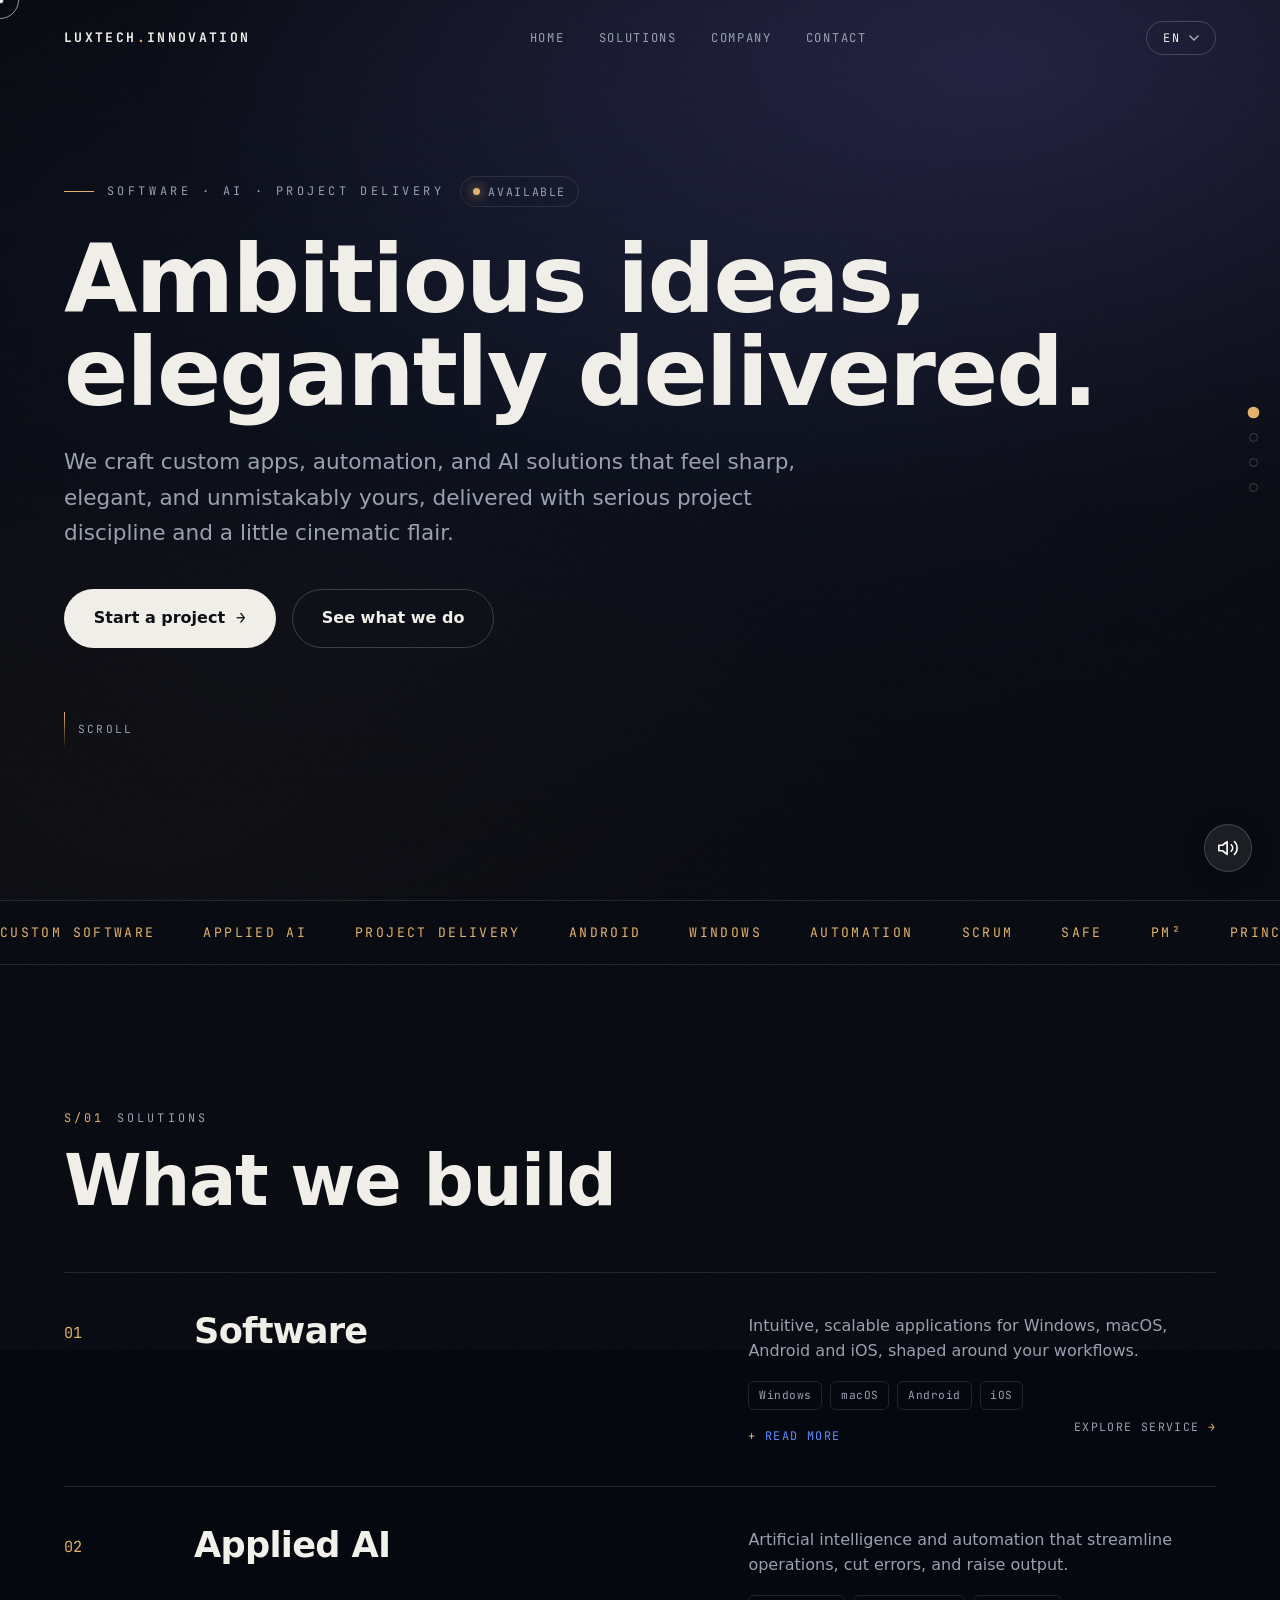
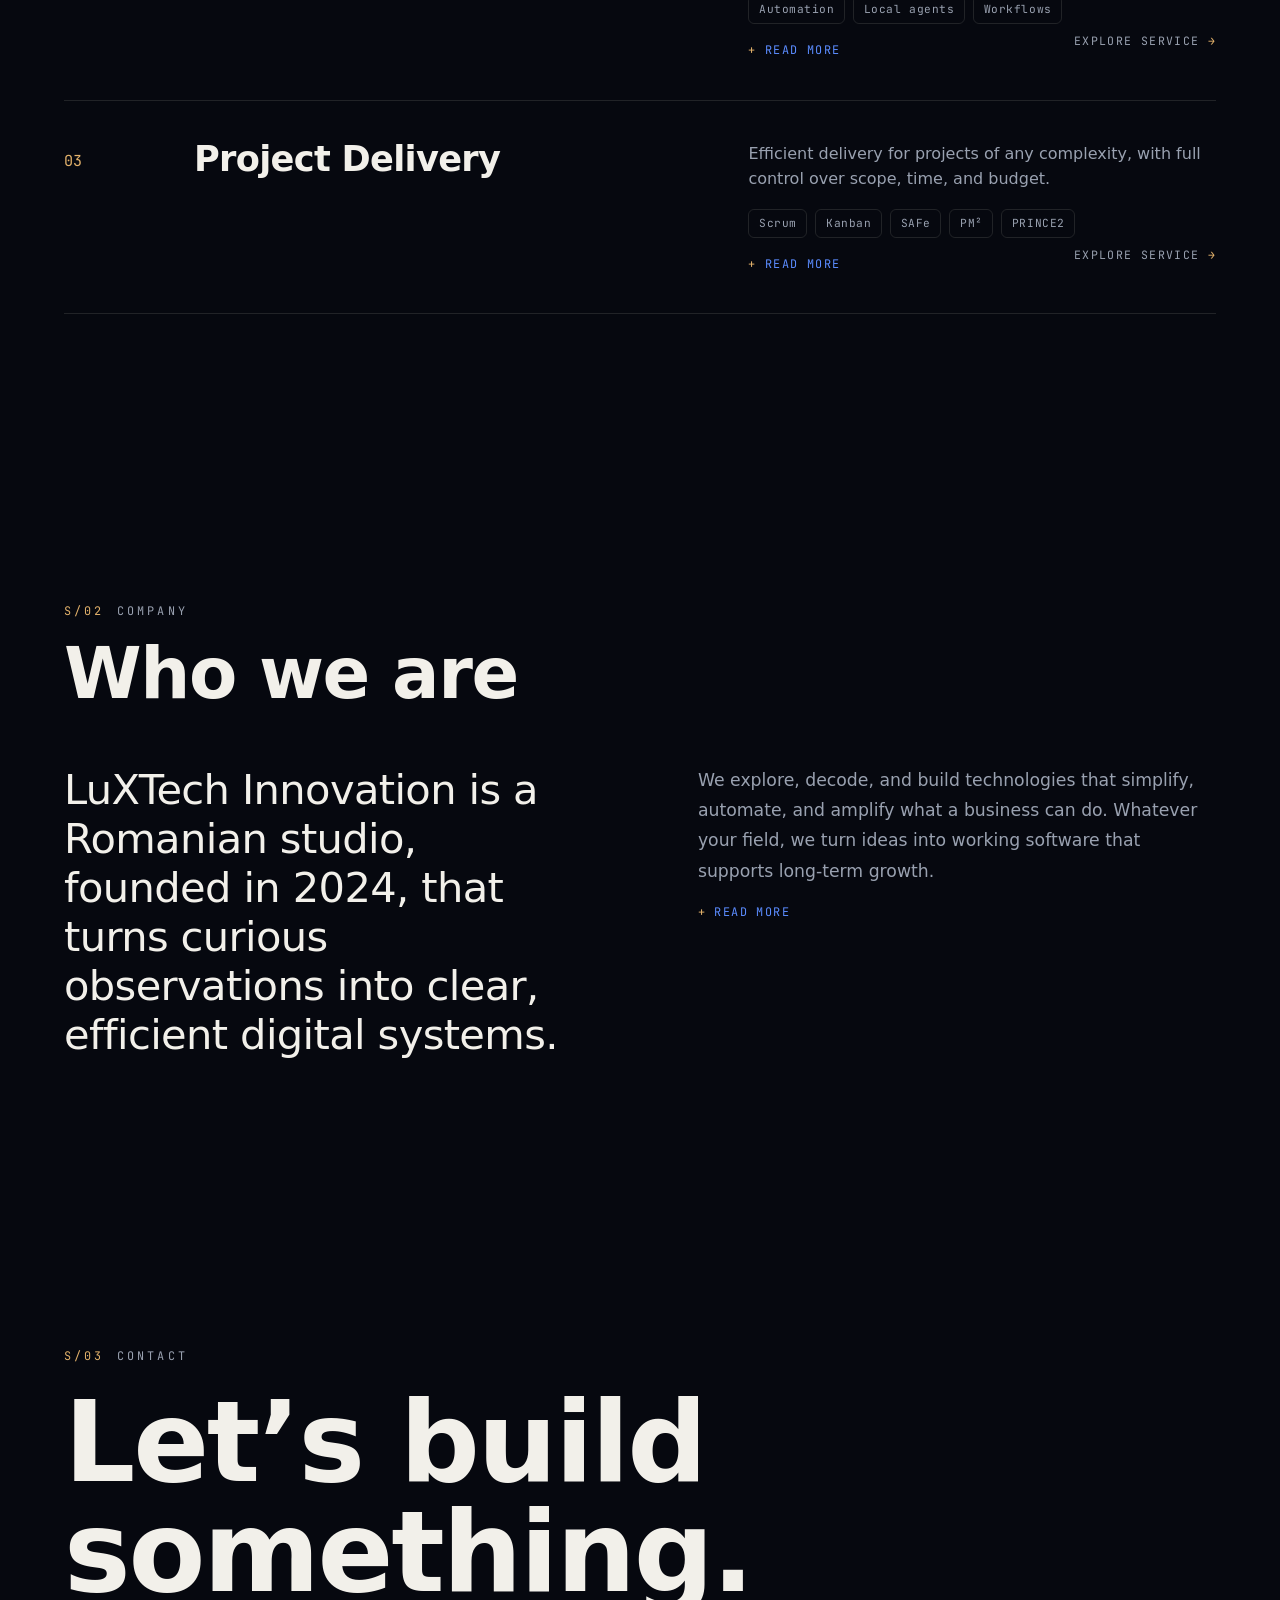
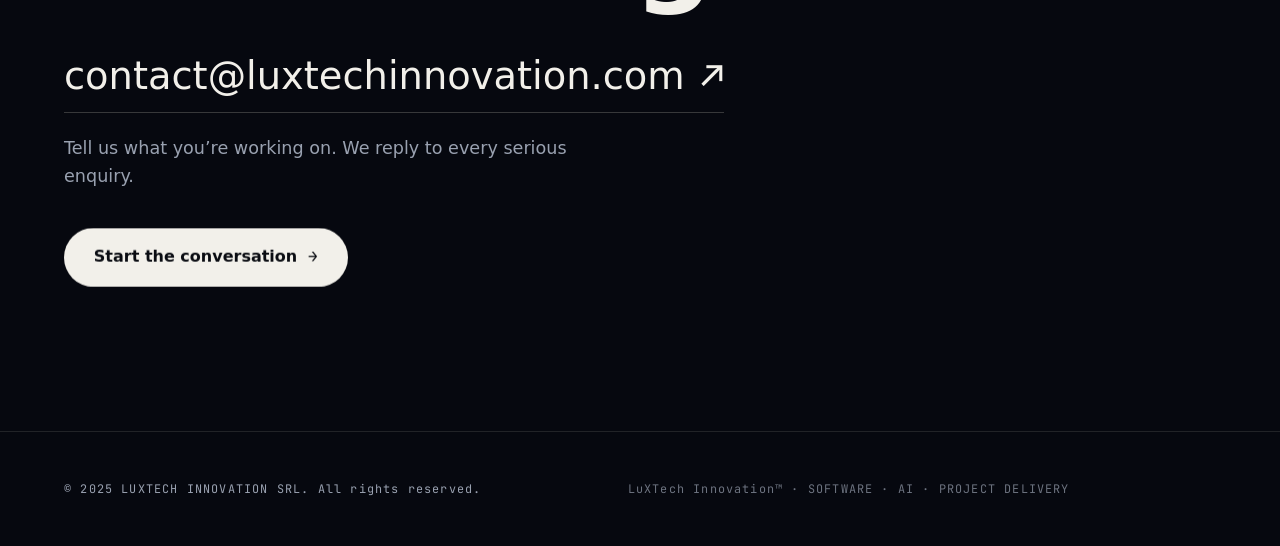
==== index.html @ 817424f6 "Change domain references to luxtechinnovation.com Updated canonical URL, Open Graph URL, and contact" ====
<!DOCTYPE html>
<html lang="ro">
<head>
  <meta charset="UTF-8" />
  <meta name="viewport" content="width=device-width, initial-scale=1, viewport-fit=cover" />
  <title>LuXTech Innovation — Software · AI · Project Delivery</title>

  <!-- SEO -->
  <meta name="description" content="LuXTech Innovation is a Romanian software studio building custom applications, applied AI, and disciplined project delivery for businesses across the EU." />
  <meta name="robots" content="index, follow, max-image-preview:large" />
  <meta name="theme-color" content="#06080F" />
  <link rel="canonical" href="https://luxtechinnovation.com/" />
  <link rel="icon" href="https://lxhelper.github.io/images/LX_logo.png" />
  <link rel="apple-touch-icon" href="https://lxhelper.github.io/images/LX_logo.png" />

  <!-- Open Graph -->
  <meta property="og:type" content="website" />
  <meta property="og:site_name" content="LuXTech Innovation" />
  <meta property="og:title" content="LuXTech Innovation — Software · AI · Project Delivery" />
  <meta property="og:description" content="A Romanian software studio building custom applications, applied AI, and disciplined project delivery." />
  <meta property="og:url" content="https://luxtechinnovation.com/" />
  <meta property="og:image" content="https://lxhelper.github.io/images/LX_logo.png" />
  <meta property="og:locale" content="ro_RO" />
  <meta property="og:locale:alternate" content="en_US" />
  <meta property="og:locale:alternate" content="fr_FR" />
  <meta property="og:locale:alternate" content="de_DE" />
  <meta property="og:locale:alternate" content="lb_LU" />
  <meta property="og:locale:alternate" content="sk_SK" />

  <!-- Twitter -->
  <meta name="twitter:card" content="summary_large_image" />
  <meta name="twitter:title" content="LuXTech Innovation — Software · AI · Project Delivery" />
  <meta name="twitter:description" content="A Romanian software studio building custom applications, applied AI, and disciplined project delivery." />
  <meta name="twitter:image" content="https://lxhelper.github.io/images/LX_logo.png" />

  <!-- Preconnect -->
  <link rel="preconnect" href="https://api.fontshare.com" crossorigin />
  <link rel="preconnect" href="https://cdn.fontshare.com" crossorigin />
  <link rel="preconnect" href="https://fonts.googleapis.com" />
  <link rel="preconnect" href="https://fonts.gstatic.com" crossorigin />

  <!-- Fonts: Clash Display + General Sans (Fontshare) + JetBrains Mono (Google) -->
  <link href="https://api.fontshare.com/v2/css?f[]=clash-display@600,700,500&f[]=general-sans@400,500,600&display=swap" rel="stylesheet" />
  <link href="https://fonts.googleapis.com/css2?family=JetBrains+Mono:wght@400;500;700&display=swap" rel="stylesheet" />

  <!-- Libraries (load in browser) -->
  <script src="https://cdnjs.cloudflare.com/ajax/libs/three.js/r128/three.min.js" defer></script>
  <script src="https://cdn.jsdelivr.net/npm/@studio-freight/lenis@1.0.42/dist/lenis.min.js" defer></script>
  <script src="https://cdnjs.cloudflare.com/ajax/libs/gsap/3.12.5/gsap.min.js" defer></script>
  <script src="https://cdnjs.cloudflare.com/ajax/libs/gsap/3.12.5/ScrollTrigger.min.js" defer></script>
  <script src="https://cdn.jsdelivr.net/npm/split-type@0.3.4/umd/index.min.js" defer></script>

  <style>
    :root {
      --bg:     #06080F;
      --bg-2:   #0A0E18;
      --panel:  rgba(240, 238, 230, 0.035);
      --line:   rgba(230, 225, 215, 0.12);
      --line-2: rgba(230, 225, 215, 0.22);
      --text:   #F2F0EA;
      --muted:  #99A1B0;
      --blue:   #5B8CFF;
      --gold:   #E3B26B;
      --violet: #8E7BFF;

      --d: 'Clash Display', 'General Sans', system-ui, sans-serif;
      --b: 'General Sans', system-ui, sans-serif;
      --m: 'JetBrains Mono', monospace;
    }

    * { margin: 0; padding: 0; box-sizing: border-box; -webkit-tap-highlight-color: transparent; }
    html { -webkit-text-size-adjust: 100%; }
    body {
      font-family: var(--b);
      background: var(--bg);
      color: var(--text);
      overflow-x: hidden;
      line-height: 1.55;
      -webkit-font-smoothing: antialiased;
      text-rendering: optimizeLegibility;
    }
    ::selection { background: var(--gold); color: #1c1407; }

    h1, h2, h3 { font-family: var(--d); font-weight: 600; line-height: 0.98; letter-spacing: -0.02em; }
    .mono { font-family: var(--m); }
    a { color: inherit; text-decoration: none; }
    img { max-width: 100%; display: block; }

    /* ---- Layout shell ---- */
    .wrap { width: 100%; max-width: 1280px; margin: 0 auto; padding: 0 clamp(20px, 5vw, 64px); }
    section { position: relative; z-index: 2; }

    /* ---- WebGL canvas + fallback ---- */
    #gl {
      position: fixed; inset: 0; z-index: 0; pointer-events: none;
      background:
        radial-gradient(120% 90% at 78% 8%, rgba(142,123,255,.30), transparent 55%),
        radial-gradient(110% 80% at 12% 95%, rgba(227,178,107,.18), transparent 55%),
        radial-gradient(120% 90% at 50% 40%, rgba(91,140,255,.18), transparent 60%),
        var(--bg);
    }
    #gl canvas { width: 100% !important; height: 100% !important; display: block; }
    /* darkening veil so text always reads */
    .veil {
      position: fixed; inset: 0; z-index: 1; pointer-events: none;
      background:
        linear-gradient(180deg, rgba(6,8,15,.35) 0%, rgba(6,8,15,.62) 45%, rgba(6,8,15,.86) 100%);
    }

    /* ---- Film grain ---- */
    .grain {
      position: fixed; inset: -50%; z-index: 60; pointer-events: none; opacity: .05;
      background-image: url("data:image/svg+xml,%3Csvg xmlns='http://www.w3.org/2000/svg' width='160' height='160'%3E%3Cfilter id='n'%3E%3CfeTurbulence type='fractalNoise' baseFrequency='0.85' numOctaves='2' stitchTiles='stitch'/%3E%3C/filter%3E%3Crect width='100%25' height='100%25' filter='url(%23n)'/%3E%3C/svg%3E");
      animation: grain 6s steps(6) infinite;
    }
    @keyframes grain {
      0%,100%{transform:translate(0,0)} 20%{transform:translate(-4%,3%)} 40%{transform:translate(3%,-4%)}
      60%{transform:translate(-3%,-2%)} 80%{transform:translate(2%,4%)}
    }

    /* ---- Scroll progress ---- */
    #progress {
      position: fixed; top: 0; left: 0; height: 2px; width: 100%; z-index: 70;
      background: linear-gradient(90deg, var(--blue), var(--violet), var(--gold));
      transform: scaleX(0); transform-origin: 0 50%;
    }

    /* ---- Custom cursor ---- */
    .cursor-dot, .cursor-ring { position: fixed; top: 0; left: 0; z-index: 80; pointer-events: none; border-radius: 50%; mix-blend-mode: difference; }
    .cursor-dot { width: 7px; height: 7px; background: #fff; transform: translate(-50%,-50%); }
    .cursor-ring { width: 38px; height: 38px; border: 1px solid rgba(255,255,255,.6); transform: translate(-50%,-50%); transition: width .25s, height .25s, background-color .25s, border-color .25s; }
    .cursor-ring.hot { width: 60px; height: 60px; background: rgba(255,255,255,.08); border-color: transparent; }
    @media (pointer: coarse) { .cursor-dot, .cursor-ring { display: none; } }

    /* ---- Header ---- */
    header {
      position: fixed; top: 0; left: 0; right: 0; z-index: 50;
      transition: background-color .4s ease, backdrop-filter .4s ease, border-color .4s ease;
      border-bottom: 1px solid transparent;
    }
    header.scrolled { background: rgba(6,8,15,.6); backdrop-filter: blur(14px) saturate(140%); border-bottom-color: var(--line); }
    .nav { display: flex; align-items: center; justify-content: space-between; height: 76px; }
    .brand { display: flex; align-items: center; gap: 12px; }
    .brand img { width: 30px; height: 30px; object-fit: contain; }
    .brand b { font-family: var(--m); font-weight: 700; font-size: .82rem; letter-spacing: .18em; }
    .brand b i { color: var(--gold); font-style: normal; }
    .links { display: none; gap: 34px; }
    .links a { font-family: var(--m); font-size: .76rem; letter-spacing: .14em; text-transform: uppercase; color: var(--muted); transition: color .25s; position: relative; }
    .links a::after { content:""; position:absolute; left:0; bottom:-6px; height:1px; width:0; background: var(--gold); transition: width .3s ease; }
    .links a:hover { color: var(--text); } .links a:hover::after { width:100%; }
    @media (min-width: 920px) { .links { display: flex; } }
    /* ---- Custom language dropdown ---- */
    .lang { position: relative; }
    .lang-btn {
      display: inline-flex; align-items: center; gap: .55rem;
      background: transparent; color: var(--text); border: 1px solid var(--line-2);
      border-radius: 999px; padding: .5rem 1rem; cursor: pointer;
      font-family: var(--m); font-size: .74rem; letter-spacing: .14em; text-transform: uppercase;
      transition: border-color .25s, color .25s, background-color .25s;
    }
    .lang-btn:hover { border-color: var(--gold); color: var(--gold); }
    .lang-btn .chev { transition: transform .3s ease; opacity: .7; }
    .lang.open .lang-btn { border-color: var(--gold); color: var(--gold); }
    .lang.open .lang-btn .chev { transform: rotate(180deg); }
    .lang-btn:focus-visible { outline: 2px solid var(--gold); outline-offset: 3px; }

    .lang-menu {
      position: absolute; top: calc(100% + 12px); right: 0; min-width: 220px; z-index: 90;
      list-style: none; margin: 0; padding: .4rem;
      background: rgba(10, 14, 24, .92); backdrop-filter: blur(20px) saturate(150%);
      border: 1px solid var(--line-2); border-radius: 16px;
      box-shadow: 0 30px 70px -24px rgba(0,0,0,.8), 0 0 0 1px rgba(227,178,107,.06);
      opacity: 0; transform: translateY(-8px) scale(.97); transform-origin: top right;
      pointer-events: none; transition: opacity .26s ease, transform .26s cubic-bezier(.2,.8,.2,1);
    }
    .lang.open .lang-menu { opacity: 1; transform: translateY(0) scale(1); pointer-events: auto; }
    .lang-menu li {
      display: flex; align-items: center; gap: .8rem; padding: .7rem .85rem; border-radius: 10px; cursor: pointer;
      transition: background-color .2s, color .2s; color: var(--muted);
    }
    .lang-menu li:hover, .lang-menu li.focus { background: rgba(240,238,230,.06); color: var(--text); }
    .lang-menu li .lc { font-family: var(--m); font-size: .72rem; letter-spacing: .12em; width: 2.2em; color: var(--text); }
    .lang-menu li .ln { font-family: var(--b); font-size: .95rem; flex: 1; }
    .lang-menu li .ck { width: 16px; height: 16px; flex: none; position: relative; }
    .lang-menu li[aria-selected="true"] { color: var(--text); }
    .lang-menu li[aria-selected="true"] .lc { color: var(--gold); }
    .lang-menu li[aria-selected="true"] .ck::after {
      content: ""; position: absolute; inset: 0; margin: auto;
      width: 9px; height: 5px; border-left: 1.6px solid var(--gold); border-bottom: 1.6px solid var(--gold);
      transform: rotate(-45deg) translate(1px,-1px);
    }

    /* ---- Hero ---- */
    .hero { min-height: 100svh; display: flex; flex-direction: column; justify-content: center; padding-top: 96px; padding-bottom: 64px; }
    .eyebrow { font-family: var(--m); font-size: .74rem; letter-spacing: .3em; text-transform: uppercase; color: var(--muted); display: inline-flex; align-items: center; gap: .8rem; }
    .eyebrow::before { content:""; width: 30px; height: 1px; background: var(--gold); }
    .status { display: inline-flex; align-items: center; gap: .5rem; font-family: var(--m); font-size: .72rem; letter-spacing: .14em; text-transform: uppercase; color: var(--muted); border: 1px solid var(--line); border-radius: 999px; padding: .35rem .75rem; }
    .status .dot { width: 7px; height: 7px; border-radius: 50%; background: var(--gold); box-shadow: 0 0 12px var(--gold); animation: pulse 2s infinite; }
    @keyframes pulse { 0%,100%{opacity:1;transform:scale(1)} 50%{opacity:.4;transform:scale(.7)} }

    .hero h1 { font-size: clamp(2.6rem, 7.4vw, 6rem); font-weight: 600; max-width: 20ch; margin: 1.6rem 0; }
    .hero h1 .em { font-style: italic; font-weight: 500; }
    .hero h1 .gold { color: var(--gold); }
    .line-mask { overflow: hidden; display: block; }
    .hero p.lead { font-size: clamp(1.05rem, 1.7vw, 1.35rem); color: var(--muted); max-width: 56ch; line-height: 1.65; }
    .cta-row { display: flex; flex-wrap: wrap; gap: 1rem; margin-top: 2.4rem; }

    .btn { display: inline-flex; align-items: center; gap: .7rem; font-family: var(--b); font-weight: 600; font-size: 1rem; border-radius: 999px; padding: 1rem 1.8rem; cursor: pointer; border: 1px solid transparent; transition: transform .3s cubic-bezier(.2,.8,.2,1), background-color .3s, color .3s, border-color .3s, box-shadow .3s; will-change: transform; }
    .btn-primary { background: var(--text); color: #0a0c12; }
    .btn-primary:hover { box-shadow: 0 18px 50px -18px rgba(242,240,234,.5); }
    .btn-ghost { border-color: var(--line-2); color: var(--text); }
    .btn-ghost:hover { border-color: var(--gold); color: var(--gold); }
    .btn .arr { font-family: var(--m); transition: transform .3s; }
    .btn:hover .arr { transform: translateX(4px); }
    .btn:focus-visible { outline: 2px solid var(--gold); outline-offset: 3px; }

    .scrollcue { margin-top: 4rem; display: inline-flex; align-items: center; gap: .8rem; font-family: var(--m); font-size: .7rem; letter-spacing: .2em; text-transform: uppercase; color: var(--muted); }
    .scrollcue .bar { width: 1px; height: 36px; background: linear-gradient(var(--gold), transparent); position: relative; overflow: hidden; }
    .scrollcue .bar::after { content:""; position:absolute; top:-50%; left:0; width:100%; height:50%; background: var(--text); animation: cue 1.8s infinite; }
    @keyframes cue { 0%{top:-50%} 100%{top:120%} }

    /* ---- Marquee ---- */
    .marquee { border-top: 1px solid var(--line); border-bottom: 1px solid var(--line); padding: 1.2rem 0; overflow: hidden; white-space: nowrap; }
    .marquee .track { display: inline-flex; gap: 3rem; animation: scrollx 32s linear infinite; }
    .marquee span { font-family: var(--m); font-size: .82rem; letter-spacing: .18em; text-transform: uppercase; color: var(--muted); }
    .marquee span b { color: var(--gold); font-weight: 400; padding-right: 3rem; }
    @keyframes scrollx { from{transform:translateX(0)} to{transform:translateX(-50%)} }

    /* ---- Section heads ---- */
    .sec { padding: clamp(5rem, 12vw, 9rem) 0; }
    .sec-eyebrow { font-family: var(--m); font-size: .74rem; letter-spacing: .26em; text-transform: uppercase; color: var(--muted); display: flex; align-items: center; gap: .8rem; }
    .sec-eyebrow .code { color: var(--gold); }
    .sec-title { font-size: clamp(2.2rem, 6vw, 4.4rem); margin-top: 1.2rem; max-width: 16ch; }

    /* ---- Services ---- */
    .svc { border-top: 1px solid var(--line); display: grid; grid-template-columns: 1fr; gap: 1rem; padding: 2.6rem 0; transition: padding .3s; }
    @media (min-width: 820px) { .svc { grid-template-columns: 90px 1.1fr 1fr; gap: 2.5rem; align-items: start; } }
    .svc:last-of-type { border-bottom: 1px solid var(--line); }
    .svc .ix { font-family: var(--m); color: var(--gold); font-size: .95rem; padding-top: .4rem; }
    .svc h3 { font-size: clamp(1.5rem, 3vw, 2.2rem); }
    .svc .body { color: var(--muted); }
    .svc .chips { display: flex; flex-wrap: wrap; gap: .5rem; margin-top: 1.1rem; }
    .chip { font-family: var(--m); font-size: .7rem; letter-spacing: .05em; color: var(--muted); border: 1px solid var(--line); border-radius: 6px; padding: .3rem .6rem; transition: border-color .25s, color .25s; }
    .svc:hover .chip { border-color: var(--line-2); }
    .collapsible { display: grid; grid-template-rows: 0fr; opacity: 0; transition: grid-template-rows .5s ease, opacity .4s; }
    .collapsible > div { overflow: hidden; min-height: 0; }
    .collapsible.open { grid-template-rows: 1fr; opacity: 1; margin-top: .9rem; }
    .more {
      margin-top: 1.1rem; background: none; border: 0; cursor: pointer; padding: 0;
      font-family: var(--m); font-size: .74rem; letter-spacing: .12em; text-transform: uppercase; color: var(--blue);
      display: inline-flex; align-items: center; gap: .5rem; transition: gap .25s, color .25s;
    }
    .more:hover { gap: .85rem; color: #8fb0ff; } .more .pl { color: var(--gold); }
    .more:focus-visible { outline: 2px solid var(--gold); outline-offset: 3px; }

    /* ---- Service card as link (stretched-link pattern) ---- */
    .svc { position: relative; }
    .svc h3 a.svc-link { color: inherit; transition: color .25s; }
    .svc h3 a.svc-link::after { content: ""; position: absolute; inset: 0; z-index: 1; border-radius: 8px; }
    .svc h3 a.svc-link:focus-visible { outline: none; }
    .svc h3 a.svc-link:focus-visible::after { outline: 2px solid var(--gold); outline-offset: 6px; }
    .svc:hover h3 a.svc-link { color: var(--gold); }
    .svc-actions { display: flex; align-items: center; justify-content: space-between; gap: 1rem; flex-wrap: wrap; position: relative; z-index: 2; pointer-events: none; }
    .svc .more { position: relative; z-index: 2; pointer-events: auto; }
    .svc-explore { font-family: var(--m); font-size: .72rem; letter-spacing: .12em; text-transform: uppercase; color: var(--muted); display: inline-flex; align-items: center; gap: .5rem; transition: color .25s, gap .25s; }
    .svc:hover .svc-explore { color: var(--gold); gap: .85rem; }
    .svc-explore .ar { color: var(--gold); }

    /* ---- About ---- */
    .about-grid { display: grid; grid-template-columns: 1fr; gap: 2.5rem; }
    .about-statement { font-family: var(--d); font-weight: 500; font-size: clamp(1.6rem, 3.4vw, 2.6rem); line-height: 1.18; letter-spacing: -0.015em; max-width: 20ch; }
    .about-statement .gold { color: var(--gold); }
    .about-body { color: var(--muted); font-size: 1.08rem; line-height: 1.75; max-width: 60ch; }
    @media (min-width: 920px) { .about-grid { grid-template-columns: 1.1fr 1fr; gap: 4rem; align-items: start; } }

    /* ---- Contact ---- */
    .contact { text-align: left; }
    .contact h2 { font-size: clamp(2.6rem, 9vw, 7rem); line-height: .98; max-width: 14ch; }
    .contact .email { display: inline-flex; align-items: center; gap: 1rem; margin-top: 2.4rem; font-family: var(--d); font-size: clamp(1.3rem, 3.5vw, 2.4rem); color: var(--text); border-bottom: 1px solid var(--line-2); padding-bottom: .4rem; transition: color .3s, border-color .3s, gap .3s; }
    .contact .email:hover { color: var(--gold); border-color: var(--gold); gap: 1.4rem; }
    .contact .sub { color: var(--muted); font-size: 1.1rem; margin-top: 1.4rem; max-width: 46ch; }

    /* ---- Footer ---- */
    footer { border-top: 1px solid var(--line); padding: 3rem 0; }
    .foot { display: flex; flex-direction: column; gap: 1.5rem; align-items: flex-start; justify-content: space-between; }
    @media (min-width: 720px) { .foot { flex-direction: row; align-items: center; } }
    .foot .col { font-family: var(--m); font-size: .74rem; letter-spacing: .1em; color: var(--muted); }

    /* ---- Section dots nav ---- */
    .dots { position: fixed; right: 22px; top: 50%; transform: translateY(-50%); z-index: 45; display: none; flex-direction: column; gap: 16px; }
    @media (min-width: 1100px) { .dots { display: flex; } }
    .dots a { width: 9px; height: 9px; border-radius: 50%; border: 1px solid var(--line-2); transition: background-color .3s, border-color .3s, transform .3s; }
    .dots a.active { background: var(--gold); border-color: var(--gold); transform: scale(1.3); }

    /* ---- Reveal base (armed by JS only) ---- */
    .js-anim .reveal { opacity: 0; transform: translateY(30px); }

    /* ---- Reduced motion ---- */
    @media (prefers-reduced-motion: reduce) {
      .js-anim .reveal { opacity: 1 !important; transform: none !important; }
      .marquee .track, .grain, .status .dot, .scrollcue .bar::after { animation: none !important; }
      .cursor-dot, .cursor-ring { display: none !important; }
      * { scroll-behavior: auto !important; }
    }
  
  /* ── Music Button ── */
  #music-btn {
    position: fixed;
    bottom: 28px;
    right: 28px;
    z-index: 9999;
    width: 48px;
    height: 48px;
    border-radius: 50%;
    background: rgba(255,255,255,0.08);
    border: 1px solid rgba(255,255,255,0.18);
    backdrop-filter: blur(12px);
    -webkit-backdrop-filter: blur(12px);
    cursor: pointer;
    display: flex;
    align-items: center;
    justify-content: center;
    transition: background 0.25s, transform 0.2s, box-shadow 0.25s;
    box-shadow: 0 4px 20px rgba(0,0,0,0.35);
  }
  #music-btn:hover {
    background: rgba(255,255,255,0.16);
    transform: scale(1.1);
    box-shadow: 0 6px 28px rgba(0,0,0,0.5);
  }
  #music-btn svg {
    width: 22px;
    height: 22px;
    fill: none;
    stroke: #ffffff;
    stroke-width: 1.8;
    stroke-linecap: round;
    stroke-linejoin: round;
    transition: opacity 0.2s;
  }
  #music-btn .icon-mute { display: none; }
  #music-btn.muted .icon-play { display: none; }
  #music-btn.muted .icon-mute { display: block; }
  /* ripple pulse when playing */
  @keyframes music-pulse {
    0%   { box-shadow: 0 0 0 0 rgba(255,255,255,0.22); }
    70%  { box-shadow: 0 0 0 10px rgba(255,255,255,0); }
    100% { box-shadow: 0 0 0 0 rgba(255,255,255,0); }
  }
  #music-btn:not(.muted) { animation: music-pulse 2.4s ease-out infinite; }
</style>

  <script>
    (function(){ try { if(!matchMedia('(prefers-reduced-motion: reduce)').matches) document.documentElement.classList.add('js-anim'); } catch(e){} })();
  </script>
</head>

<body>
  <div id="gl" aria-hidden="true"></div>
  <div class="veil" aria-hidden="true"></div>
  <div class="grain" aria-hidden="true"></div>
  <div id="progress" aria-hidden="true"></div>
  <div class="cursor-dot" aria-hidden="true"></div>
  <div class="cursor-ring" aria-hidden="true"></div>

  <!-- Section nav -->
  <nav class="dots" aria-label="Section navigation">
    <a href="#home" class="active" data-dot="home" aria-label="Home"></a>
    <a href="#solutions" data-dot="solutions" aria-label="Solutions"></a>
    <a href="#about" data-dot="about" aria-label="Company"></a>
    <a href="#contact" data-dot="contact" aria-label="Contact"></a>
  </nav>

  <!-- HEADER -->
  <header>
    <div class="wrap">
      <div class="nav">
        <a href="#home" class="brand" data-cursor>
          <img src="https://lxhelper.github.io/images/LX_logo.png" alt="LuXTech Innovation logo" onerror="this.style.display='none'" />
          <b>LUXTECH<i>.</i>INNOVATION</b>
        </a>
        <div class="links">
          <a href="#home" data-i18n="nav_home"></a>
          <a href="#solutions" data-i18n="nav_solutions"></a>
          <a href="#about" data-i18n="nav_about"></a>
          <a href="#contact" data-i18n="nav_contact"></a>
        </div>
        <div class="lang" id="lang">
          <button class="lang-btn magnetic" id="langBtn" type="button" aria-haspopup="listbox" aria-expanded="false" data-cursor>
            <span id="langCurrent">RO</span>
            <svg class="chev" width="10" height="6" viewBox="0 0 10 6" fill="none" aria-hidden="true"><path d="M1 1l4 4 4-4" stroke="currentColor" stroke-width="1.4" stroke-linecap="round"/></svg>
          </button>
          <ul class="lang-menu" id="langMenu" role="listbox" aria-label="Language" tabindex="-1">
            <li role="option" data-val="ro" aria-selected="true"><span class="lc">RO</span><span class="ln">Română</span><span class="ck" aria-hidden="true"></span></li>
            <li role="option" data-val="en" aria-selected="false"><span class="lc">EN</span><span class="ln">English</span><span class="ck" aria-hidden="true"></span></li>
            <li role="option" data-val="lb" aria-selected="false"><span class="lc">LB</span><span class="ln">Lëtzebuergesch</span><span class="ck" aria-hidden="true"></span></li>
            <li role="option" data-val="fr" aria-selected="false"><span class="lc">FR</span><span class="ln">Français</span><span class="ck" aria-hidden="true"></span></li>
            <li role="option" data-val="de" aria-selected="false"><span class="lc">DE</span><span class="ln">Deutsch</span><span class="ck" aria-hidden="true"></span></li>
            <li role="option" data-val="sk" aria-selected="false"><span class="lc">SK</span><span class="ln">Slovenčina</span><span class="ck" aria-hidden="true"></span></li>
          </ul>
        </div>
      </div>
    </div>
  </header>

  <!-- HERO -->
  <section id="home" class="hero">
    <div class="wrap">
      <div class="hero-anim" style="display:flex;gap:1rem;flex-wrap:wrap;align-items:center;margin-bottom:.5rem;">
        <span class="eyebrow"><span data-i18n="hero_eyebrow"></span></span>
        <span class="status"><span class="dot"></span><span data-i18n="status_operational"></span></span>
      </div>
      <h1 id="heroTitle" data-i18n="hero_title"></h1>
      <p class="lead hero-anim" data-i18n="hero_sub"></p>
      <div class="cta-row hero-anim">
        <a href="#contact" class="btn btn-primary magnetic" data-cursor><span data-i18n="hero_cta"></span><span class="arr">→</span></a>
        <a href="#solutions" class="btn btn-ghost magnetic" data-cursor><span data-i18n="hero_cta2"></span></a>
      </div>
      <div class="scrollcue hero-anim"><span class="bar"></span><span data-i18n="scroll_cue"></span></div>
    </div>
  </section>

  <!-- MARQUEE -->
  <div class="marquee" aria-hidden="true">
    <div class="track">
      <span><b>Custom Software</b><b>Applied AI</b><b>Project Delivery</b><b>Android</b><b>Windows</b><b>Automation</b><b>Scrum</b><b>SAFe</b><b>PM²</b><b>PRINCE2</b></span>
      <span><b>Custom Software</b><b>Applied AI</b><b>Project Delivery</b><b>Android</b><b>Windows</b><b>Automation</b><b>Scrum</b><b>SAFe</b><b>PM²</b><b>PRINCE2</b></span>
    </div>
  </div>

  <!-- SOLUTIONS -->
  <section id="solutions" class="sec">
    <div class="wrap">
      <div class="reveal" style="margin-bottom:3.5rem;">
        <div class="sec-eyebrow"><span class="code">S/01</span><span data-i18n="nav_solutions"></span></div>
        <h2 class="sec-title" data-i18n="solutions_title"></h2>
      </div>

      <article class="svc reveal" data-cursor>
        <div class="ix">01</div>
        <h3><a class="svc-link" href="software-development.html" data-i18n="sol_mobile_title"></a></h3>
        <div>
          <p class="body" data-i18n="sol_mobile_desc"></p>
          <div class="chips"><span class="chip">Windows</span><span class="chip">macOS</span><span class="chip">Android</span><span class="chip">iOS</span></div>
          <div id="m1" class="collapsible"><div><p class="body" style="margin-top:.2rem" data-i18n="sol_mobile_more"></p></div></div>
          <div class="svc-actions">
            <button id="b1" class="more" type="button"><span class="pl">+</span><span></span></button>
            <span class="svc-explore" aria-hidden="true"><span data-i18n="explore_service"></span><span class="ar">→</span></span>
          </div>
        </div>
      </article>

      <article class="svc reveal" data-cursor>
        <div class="ix">02</div>
        <h3><a class="svc-link" href="applied-ai.html" data-i18n="sol_ai_title"></a></h3>
        <div>
          <p class="body" data-i18n="sol_ai_desc"></p>
          <div class="chips"><span class="chip">Automation</span><span class="chip">Local agents</span><span class="chip">Workflows</span></div>
          <div id="m2" class="collapsible"><div><p class="body" style="margin-top:.2rem" data-i18n="sol_ai_more"></p></div></div>
          <div class="svc-actions">
            <button id="b2" class="more" type="button"><span class="pl">+</span><span></span></button>
            <span class="svc-explore" aria-hidden="true"><span data-i18n="explore_service"></span><span class="ar">→</span></span>
          </div>
        </div>
      </article>

      <article class="svc reveal" data-cursor>
        <div class="ix">03</div>
        <h3><a class="svc-link" href="project-delivery.html" data-i18n="sol_custom_title"></a></h3>
        <div>
          <p class="body" data-i18n="sol_custom_desc"></p>
          <div class="chips"><span class="chip">Scrum</span><span class="chip">Kanban</span><span class="chip">SAFe</span><span class="chip">PM²</span><span class="chip">PRINCE2</span></div>
          <div id="m3" class="collapsible"><div><p class="body" style="margin-top:.2rem" data-i18n="sol_custom_more"></p></div></div>
          <div class="svc-actions">
            <button id="b3" class="more" type="button"><span class="pl">+</span><span></span></button>
            <span class="svc-explore" aria-hidden="true"><span data-i18n="explore_service"></span><span class="ar">→</span></span>
          </div>
        </div>
      </article>
    </div>
  </section>

  <!-- ABOUT -->
  <section id="about" class="sec">
    <div class="wrap">
      <div class="reveal" style="margin-bottom:3.5rem;">
        <div class="sec-eyebrow"><span class="code">S/02</span><span data-i18n="nav_about"></span></div>
        <h2 class="sec-title" data-i18n="about_title"></h2>
      </div>
      <div class="about-grid">
        <p class="about-statement reveal" data-i18n="about_desc"></p>
        <div class="reveal">
          <p class="about-body" data-i18n="about_extra_1"></p>
          <div id="m4" class="collapsible"><div><p class="about-body" style="margin-top:1rem;color:var(--text);font-weight:500;" data-i18n="about_extra_2"></p></div></div>
          <button id="b4" class="more" type="button" aria-controls="m4" aria-expanded="false"><span class="pl">+</span><span></span></button>
        </div>
      </div>
    </div>
  </section>

  <!-- CONTACT -->
  <section id="contact" class="sec contact">
    <div class="wrap">
      <div class="sec-eyebrow reveal"><span class="code">S/03</span><span data-i18n="nav_contact"></span></div>
      <h2 class="reveal" data-i18n="contact_title" style="margin-top:1.4rem;"></h2>
      <a href="mailto:contact@luxtechinnovation.com" class="email reveal magnetic" data-cursor>contact@luxtechinnovation.com <span class="arr mono">↗</span></a>
      <p class="sub reveal" data-i18n="contact_sub"></p>
      <div class="reveal" style="margin-top:2.4rem;">
        <a href="mailto:contact@luxtechinnovation.com" class="btn btn-primary magnetic" data-cursor><span data-i18n="contact_button"></span><span class="arr">→</span></a>
      </div>
    </div>
  </section>

  <!-- FOOTER -->
  <footer>
    <div class="wrap foot">
      <div class="col">© 2025 LUXTECH INNOVATION SRL. All rights reserved.</div>
      <div class="col" style="opacity:.7;">LuXTech Innovation™ · SOFTWARE · AI · PROJECT DELIVERY</div>
      <img src="https://hitscounter.dev/api/hit?url=lxhelper.github.io&label=&icon=github&color=%23e3b26b&message=&style=flat&tz=UTC" alt="" />
    </div>
  </footer>

  <!-- JSON-LD -->
  <script type="application/ld+json">
  {
    "@context": "https://schema.org",
    "@graph": [
      {
        "@type": "Organization",
        "@id": "https://luxtechinnovation.com/#org",
        "name": "LuXTech Innovation",
        "legalName": "LUXTECH INNOVATION SRL",
        "url": "https://luxtechinnovation.com/",
        "logo": "https://lxhelper.github.io/images/LX_logo.png",
        "foundingDate": "2024",
        "email": "contact@luxtechinnovation.com",
        "address": { "@type": "PostalAddress", "addressLocality": "Bucharest", "addressCountry": "RO" },
        "areaServed": "EU",
        "knowsLanguage": ["ro","en","fr","de","lb","sk"],
        "knowsAbout": ["Custom software development","Artificial intelligence","Automation","Project management","Android development"]
      },
      {
        "@type": "WebSite",
        "@id": "https://luxtechinnovation.com/#site",
        "url": "https://luxtechinnovation.com/",
        "name": "LuXTech Innovation",
        "publisher": { "@id": "https://luxtechinnovation.com/#org" },
        "inLanguage": ["ro","en","fr","de","lb","sk"]
      },
      {
        "@type": "ProfessionalService",
        "name": "LuXTech Innovation",
        "image": "https://lxhelper.github.io/images/LX_logo.png",
        "url": "https://luxtechinnovation.com/",
        "parentOrganization": { "@id": "https://luxtechinnovation.com/#org" },
        "areaServed": "EU",
        "hasOfferCatalog": {
          "@type": "OfferCatalog",
          "name": "Services",
          "itemListElement": [
            { "@type": "Offer", "itemOffered": { "@type": "Service", "name": "Custom software applications" } },
            { "@type": "Offer", "itemOffered": { "@type": "Service", "name": "Applied AI and automation" } },
            { "@type": "Offer", "itemOffered": { "@type": "Service", "name": "Project management and delivery" } }
          ]
        }
      }
    ]
  }
  </script>

  <!-- I18N -->
  <script>
    const translations = {
      en: {
        nav_home:'Home', nav_solutions:'Solutions', nav_about:'Company', nav_contact:'Contact',
        hero_eyebrow:'Software · AI · Project Delivery',
        status_operational:'Available',
        hero_title: 'Ambitious ideas, elegantly delivered.',
        hero_sub: 'We craft custom apps, automation, and AI solutions that feel sharp, elegant, and unmistakably yours, delivered with serious project discipline and a little cinematic flair.',
        hero_cta:'Start a project', hero_cta2:'See what we do',
        scroll_cue:'Scroll',
        solutions_title:'What we build',
        sol_mobile_title:'Software',
        sol_mobile_desc:'Intuitive, scalable applications for Windows, macOS, Android and iOS, shaped around your workflows.',
        sol_mobile_more:'Performance, security, and a seamless experience tuned to your internal and external processes, from first prototype to production release.',
        sol_ai_title:'Applied AI',
        sol_ai_desc:'Artificial intelligence and automation that streamline operations, cut errors, and raise output.',
        sol_ai_more:'Custom solutions that turn data and intelligent algorithms into fast, reliable business decisions at scale, kept practical and measurable.',
        sol_custom_title:'Project Delivery',
        sol_custom_desc:'Efficient delivery for projects of any complexity, with full control over scope, time, and budget.',
        sol_custom_more:'We apply the right methodology, Agile (Scrum, Kanban, SAFe) or classic Waterfall (PM², PRINCE2, PMP), and keep timelines and budgets under tight control throughout, using a wide array of tools (Mural, Klaxoon, Confluence and others) to fit how your team already collaborates.',
        about_title:'Who we are',
        about_desc:'LuXTech Innovation is a Romanian studio, founded in 2024, that turns curious observations into clear, efficient digital systems.',
        about_extra_1:'We explore, decode, and build technologies that simplify, automate, and amplify what a business can do. Whatever your field, we turn ideas into working software that supports long-term growth.',
        about_extra_2:'Reach out to find out how we can digitize and modernize your operation.',
        contact_title:'Let’s build something.',
        contact_sub:'Tell us what you’re working on. We reply to every serious enquiry.',
        contact_button:'Start the conversation',
        expand_more:'Read more', expand_less:'Close',
        explore_service:'Explore service'
      },
      ro: {
        nav_home:'Acasă', nav_solutions:'Soluții', nav_about:'Companie', nav_contact:'Contact',
        hero_eyebrow:'Software · AI · Management de Proiect',
        status_operational:'Disponibil',
        hero_title:'Idei ambițioase, livrate elegant.',
        hero_sub:'Creăm aplicații personalizate, automatizări și soluții AI care se simt precise, elegante și inconfundabil ale tale, livrate cu disciplină serioasă de proiect și un strop de flair cinematografic.',
        hero_cta:'Începe un proiect', hero_cta2:'Vezi ce facem',
        scroll_cue:'Derulează',
        solutions_title:'Ce construim',
        sol_mobile_title:'Software',
        sol_mobile_desc:'Aplicații intuitive și scalabile pentru Windows, macOS, Android și iOS, adaptate fluxurilor tale de lucru.',
        sol_mobile_more:'Performanță, securitate și o experiență fluidă, integrate eficient în procesele tale interne și externe, de la primul prototip până la lansarea în producție.',
        sol_ai_title:'AI Aplicat',
        sol_ai_desc:'Inteligență artificială și automatizări care optimizează procesele, reduc erorile și cresc productivitatea.',
        sol_ai_more:'Soluții personalizate care transformă datele și algoritmii inteligenți în decizii rapide și sigure, la scară, păstrate practice și măsurabile.',
        sol_custom_title:'Management de Proiect',
        sol_custom_desc:'Livrare eficientă pentru proiecte de orice complexitate, cu control deplin asupra scopului, timpului și bugetului.',
        sol_custom_more:'Aplicăm metodologia potrivită, Agile (Scrum, Kanban, SAFe) sau Waterfall clasic (PM², PRINCE2, PMP), și menținem termenele și bugetele sub control strict pe tot parcursul, folosind o gamă largă de instrumente (Mural, Klaxoon, Confluence și altele) adaptate modului în care echipa ta colaborează deja.',
        about_title:'Cine suntem',
        about_desc:'LuXTech Innovation este un studio românesc, înființat în 2024, care transformă observațiile curioase în sisteme digitale clare și eficiente.',
        about_extra_1:'Investigăm, decodăm și dezvoltăm tehnologii care simplifică, automatizează și amplifică ce poate face o afacere. Indiferent de domeniu, transformăm ideile în software funcțional care susține creșterea pe termen lung.',
        about_extra_2:'Contactează-ne și află cum putem digitaliza și moderniza activitatea ta.',
        contact_title:'Hai să construim ceva.',
        contact_sub:'Spune-ne la ce lucrezi. Răspundem fiecărei solicitări serioase.',
        contact_button:'Începe conversația',
        expand_more:'Citește mai mult', expand_less:'Închide',
        explore_service:'Explorează serviciul'
      },
      fr: {
        nav_home:'Accueil', nav_solutions:'Solutions', nav_about:'Société', nav_contact:'Contact',
        hero_eyebrow:'Logiciel · IA · Gestion de Projet',
        status_operational:'Disponible',
        hero_title:'Des idées ambitieuses, livrées avec élégance.',
        hero_sub:'Nous concevons des applications sur mesure, des automatisations et des solutions d’IA au rendu net, élégant et résolument à votre image, livrées avec une discipline de projet rigoureuse et une légère touche cinématographique.',
        hero_cta:'Démarrer un projet', hero_cta2:'Nos services',
        scroll_cue:'Défiler',
        solutions_title:'Ce que nous construisons',
        sol_mobile_title:'Logiciel',
        sol_mobile_desc:'Des applications intuitives et évolutives pour Windows, macOS, Android et iOS, adaptées à vos flux de travail.',
        sol_mobile_more:'Performance, sécurité et expérience fluide, intégrées à vos processus internes et externes, du premier prototype à la mise en production.',
        sol_ai_title:'IA Appliquée',
        sol_ai_desc:'Intelligence artificielle et automatisation qui optimisent les processus, réduisent les erreurs et augmentent la productivité.',
        sol_ai_more:'Des solutions sur mesure qui transforment les données et les algorithmes intelligents en décisions rapides et fiables, à grande échelle.',
        sol_custom_title:'Gestion de Projet',
        sol_custom_desc:'Une livraison efficace pour des projets de toute complexité, avec un contrôle total des délais et des budgets.',
        sol_custom_more:'Nous appliquons la bonne méthodologie, Agile (Scrum, Kanban, SAFe) ou Waterfall (PM², PRINCE2), en gardant délais et budgets sous contrôle strict, avec un large éventail d’outils (Mural, Klaxoon, Confluence et autres) adaptés à la façon dont votre équipe collabore déjà.',
        about_title:'Qui nous sommes',
        about_desc:'LuXTech Innovation est un studio roumain, fondé en 2024, qui transforme des observations curieuses en systèmes numériques clairs et efficaces.',
        about_extra_1:'Quel que soit votre domaine, nous transformons vos idées en logiciels fonctionnels qui soutiennent une croissance durable.',
        about_extra_2:'Contactez-nous pour découvrir comment nous pouvons numériser votre activité.',
        contact_title:'Construisons ensemble.',
        contact_sub:'Parlez-nous de votre projet. Nous répondons à chaque demande sérieuse.',
        contact_button:'Démarrer la conversation',
        expand_more:'Lire la suite', expand_less:'Fermer',
        explore_service:'Découvrir le service'
      },
      de: {
        nav_home:'Start', nav_solutions:'Lösungen', nav_about:'Unternehmen', nav_contact:'Kontakt',
        hero_eyebrow:'Software · KI · Projektmanagement',
        status_operational:'Verfügbar',
        hero_title:'Ambitionierte Ideen, elegant umgesetzt.',
        hero_sub:'Wir entwickeln maßgeschneiderte Apps, Automatisierungen und KI-Lösungen, die präzise, elegant und unverwechselbar nach Ihnen wirken, geliefert mit konsequenter Projektdisziplin und einer kleinen cineastischen Note.',
        hero_cta:'Projekt starten', hero_cta2:'Was wir tun',
        scroll_cue:'Scrollen',
        solutions_title:'Was wir bauen',
        sol_mobile_title:'Software',
        sol_mobile_desc:'Intuitive, skalierbare Anwendungen für Windows, macOS, Android und iOS, abgestimmt auf Ihre Arbeitsabläufe.',
        sol_mobile_more:'Leistung, Sicherheit und ein nahtloses Erlebnis, integriert in Ihre internen und externen Prozesse, vom ersten Prototyp bis zur Produktion.',
        sol_ai_title:'Angewandte KI',
        sol_ai_desc:'Künstliche Intelligenz und Automatisierung, die Prozesse optimieren, Fehler reduzieren und die Produktivität steigern.',
        sol_ai_more:'Maßgeschneiderte Lösungen, die Daten und intelligente Algorithmen in schnelle, verlässliche Entscheidungen verwandeln, praxisnah und messbar.',
        sol_custom_title:'Projektmanagement',
        sol_custom_desc:'Effiziente Umsetzung für Projekte jeder Komplexität, mit voller Kontrolle über Zeit und Budget.',
        sol_custom_more:'Wir setzen die passende Methodik ein, Agile (Scrum, Kanban, SAFe) oder klassisch (PM², PRINCE2), und halten Zeitpläne und Budgets unter strenger Kontrolle, mit einer breiten Auswahl an Tools (Mural, Klaxoon, Confluence und weiteren), passend zur bestehenden Zusammenarbeit Ihres Teams.',
        about_title:'Wer wir sind',
        about_desc:'LuXTech Innovation ist ein rumänisches Studio, gegründet 2024, das neugierige Beobachtungen in klare, effiziente digitale Systeme verwandelt.',
        about_extra_1:'Unabhängig von Ihrer Branche verwandeln wir Ideen in funktionierende Software, die langfristiges Wachstum unterstützt.',
        about_extra_2:'Kontaktieren Sie uns und erfahren Sie, wie wir Ihr Unternehmen digitalisieren können.',
        contact_title:'Lassen Sie uns etwas bauen.',
        contact_sub:'Erzählen Sie uns von Ihrem Vorhaben. Wir antworten auf jede ernsthafte Anfrage.',
        contact_button:'Gespräch beginnen',
        expand_more:'Mehr anzeigen', expand_less:'Weniger',
        explore_service:'Service ansehen'
      },
      lb: {
        nav_home:'Doheem', nav_solutions:'Léisungen', nav_about:'Firma', nav_contact:'Kontakt',
        hero_eyebrow:'Software · KI · Projetmanagement',
        status_operational:'Disponibel',
        hero_title:'Ambitionéiert Iddien, elegant geliwwert.',
        hero_sub:'Mir schafen personaliséiert Apps, Automatisatiounen an AI-Léisungen, déi präzis, elegant an däitlech ären eegene Stil droen, geliwwert mat seriöser Projetdisziplin an engem klengen cinematesche Flair.',
        hero_cta:'E Projet starten', hero_cta2:'Wat mir maachen',
        scroll_cue:'Scrollen',
        solutions_title:'Wat mir bauen',
        sol_mobile_title:'Software',
        sol_mobile_desc:'Intuitiv a skaleierbar Applikatioune fir Windows, macOS, Android an iOS, ugepasst un Är Aarbechtsprozesser.',
        sol_mobile_more:'Leeschtung, Sécherheet an eng fléissend Erfarung, integréiert an Är intern an extern Prozesser, vum éischte Prototyp bis an d’Produktioun.',
        sol_ai_title:'Ugewannten AI',
        sol_ai_desc:'Kënschtlech Intelligenz an Automatisatioun déi Prozesser optiméieren, Feeler reduzéieren an d’Produktivitéit erhéijen.',
        sol_ai_more:'Personaliséiert Léisungen déi Donnéeën an intelligent Algorithmen a séier, zouverlässeg Entscheedungen ëmsetzen.',
        sol_custom_title:'Projetmanagement',
        sol_custom_desc:'Effizient Ëmsetzung fir Projete vun all Komplexitéit, mat voller Kontroll iwwer Zäit a Budget.',
        sol_custom_more:'Mir setzen déi richteg Method an, Agile (Scrum, Kanban, SAFe) oder klassesch (PM², PRINCE2), a behalen Zäitpläng a Budgeten ënner Kontroll, mat enger breeder Palette un Tools (Mural, Klaxoon, Confluence an anerer), ugepasst un déi Aart wéi Äert Team scho zesummeschafft.',
        about_title:'Wie mir sinn',
        about_desc:'LuXTech Innovation ass e rumänesche Studio, gegrënnt 2024, dee neugiereg Beobachtungen a kloer, effizient digital Systemer ëmsetzt.',
        about_extra_1:'Egal a wéi engem Beräich, mir maachen aus Iddien funktionéierend Software déi laangfristegt Wuesstem ënnerstëtzt.',
        about_extra_2:'Kontaktéiert eis fir erauszefannen wéi mir Är Aktivitéit digitaliséiere kënnen.',
        contact_title:'Loosst eis eppes bauen.',
        contact_sub:'Sot eis wourun Dir schafft. Mir äntweren op all eescht Ufro.',
        contact_button:'D’Gespréich ufänken',
        expand_more:'Méi weisen', expand_less:'Zoumaachen',
        explore_service:'Service entdecken'
      },
      sk: {
        nav_home:'Domov', nav_solutions:'Riešenia', nav_about:'Firma', nav_contact:'Kontakt',
        hero_eyebrow:'Softvér · AI · Projektový manažment',
        status_operational:'Dostupní',
        hero_title:'Ambiciózne nápady, elegantne dodané.',
        hero_sub:'Tvoríme aplikácie na mieru, automatizácie a AI riešenia, ktoré pôsobia precízne, elegantne a nezameniteľne ako vaše, dodané so serióznou projektovou disciplínou a jemným filmovým nádychom.',
        hero_cta:'Začať projekt', hero_cta2:'Čo robíme',
        scroll_cue:'Posunúť',
        solutions_title:'Čo tvoríme',
        sol_mobile_title:'Softvér',
        sol_mobile_desc:'Intuitívne a škálovateľné aplikácie pre Windows, macOS, Android a iOS, prispôsobené vašim procesom.',
        sol_mobile_more:'Výkon, bezpečnosť a plynulý zážitok integrovaný do vašich interných aj externých procesov, od prototypu po produkciu.',
        sol_ai_title:'Aplikovaná AI',
        sol_ai_desc:'Umelá inteligencia a automatizácia, ktoré zefektívňujú procesy, znižujú chyby a zvyšujú produktivitu.',
        sol_ai_more:'Riešenia na mieru, ktoré menia dáta a inteligentné algoritmy na rýchle a spoľahlivé rozhodnutia vo veľkom rozsahu.',
        sol_custom_title:'Projektový Manažment',
        sol_custom_desc:'Efektívne dodanie projektov akejkoľvek zložitosti s plnou kontrolou nad časom a rozpočtom.',
        sol_custom_more:'Používame vhodnú metodológiu, Agile (Scrum, Kanban, SAFe) alebo Waterfall (PM², PRINCE2), a držíme termíny aj rozpočty pod kontrolou, s využitím širokej škály nástrojov (Mural, Klaxoon, Confluence a ďalšie) prispôsobených tomu, ako váš tím už spolupracuje.',
        about_title:'Kto sme',
        about_desc:'LuXTech Innovation je rumunské štúdio, založené v roku 2024, ktoré mení zvedavé pozorovania na jasné a efektívne digitálne systémy.',
        about_extra_1:'Bez ohľadu na váš odbor meníme nápady na funkčný softvér, ktorý podporuje dlhodobý rast.',
        about_extra_2:'Kontaktujte nás a zistite, ako môžeme digitalizovať vaše podnikanie.',
        contact_title:'Poďme niečo vytvoriť.',
        contact_sub:'Povedzte nám, na čom pracujete. Odpovedáme na každú vážnu požiadavku.',
        contact_button:'Začať konverzáciu',
        expand_more:'Zobraziť viac', expand_less:'Zavrieť',
        explore_service:'Zobraziť službu'
      }
    };

    const state = { lang: 'ro' };
    const toggles = [
      { b: document.getElementById('b1'), c: document.getElementById('m1'), open:false },
      { b: document.getElementById('b2'), c: document.getElementById('m2'), open:false },
      { b: document.getElementById('b3'), c: document.getElementById('m3'), open:false },
      { b: document.getElementById('b4'), c: document.getElementById('m4'), open:false }
    ];

    function label(btn, open) {
      const t = translations[state.lang] || translations.en;
      const span = btn.querySelector('span:last-child');
      const pl = btn.querySelector('.pl');
      if (span) span.textContent = t[open ? 'expand_less' : 'expand_more'];
      if (pl) pl.textContent = open ? '–' : '+';
    }

    function applyLang(lang) {
      state.lang = lang;

      // Reset the animated headline before replacing text.
      // This prevents SplitType line wrappers from causing visual jumps when switching language.
      if (window.__resetHeroSplit) window.__resetHeroSplit();

      const t = translations[lang] || translations.en;
      document.querySelectorAll('[data-i18n]').forEach(el => {
        const k = el.getAttribute('data-i18n');
        const value = (t[k] !== undefined) ? t[k] : ((translations.en && translations.en[k] !== undefined) ? translations.en[k] : '');
        el.textContent = value;
      });

      toggles.forEach(o => label(o.b, o.open));

      // Accessible names for the clickable service cards (title + "explore service")
      const exploreLabel = (t.explore_service !== undefined) ? t.explore_service
        : ((translations.en && translations.en.explore_service) || 'Explore service');
      document.querySelectorAll('.svc-link').forEach(a => {
        if (a.textContent) a.setAttribute('aria-label', a.textContent + ' — ' + exploreLabel);
      });

      if (window.__splitHero) window.__splitHero();
    }

    toggles.forEach(o => {
      if (!o.b) return;
      o.b.addEventListener('click', () => {
        o.open = !o.open;
        o.c.classList.toggle('open', o.open);
        o.b.setAttribute('aria-expanded', String(o.open));
        label(o.b, o.open);
        if (window.ScrollTrigger) ScrollTrigger.refresh();
      });
    });

    /* ---- Custom language dropdown ---- */
    const lang     = document.getElementById('lang');
    const langBtn  = document.getElementById('langBtn');
    const langMenu = document.getElementById('langMenu');
    const current  = document.getElementById('langCurrent');
    const options  = Array.from(langMenu.querySelectorAll('[role="option"]'));

    function openMenu(focusActive) {
      lang.classList.add('open');
      langBtn.setAttribute('aria-expanded', 'true');
      const i = options.findIndex(o => o.dataset.val === state.lang);
      if (focusActive) setFocus(i < 0 ? 0 : i);
    }
    function closeMenu(returnFocus) {
      lang.classList.remove('open');
      langBtn.setAttribute('aria-expanded', 'false');
      options.forEach(o => o.classList.remove('focus'));
      if (returnFocus) langBtn.focus();
    }
    function setFocus(i) {
      options.forEach((o, k) => o.classList.toggle('focus', k === i));
      if (options[i]) options[i].scrollIntoView({ block: 'nearest' });
      langMenu.dataset.focus = i;
    }
    function selectLang(val) {
      current.textContent = val.toUpperCase();
      options.forEach(o => o.setAttribute('aria-selected', String(o.dataset.val === val)));
      document.documentElement.lang = val;
      try { localStorage.setItem('lx_lang', val); } catch (e) {}
      applyLang(val);
    }

    langBtn.addEventListener('click', () => {
      lang.classList.contains('open') ? closeMenu(false) : openMenu(true);
    });
    options.forEach(o => o.addEventListener('click', () => { selectLang(o.dataset.val); closeMenu(true); }));

    langBtn.addEventListener('keydown', e => {
      if (e.key === 'ArrowDown' || e.key === 'Enter' || e.key === ' ') { e.preventDefault(); openMenu(true); }
    });
    langMenu.addEventListener('keydown', e => {
      let i = parseInt(langMenu.dataset.focus || '0', 10);
      if (e.key === 'ArrowDown') { e.preventDefault(); setFocus(Math.min(options.length - 1, i + 1)); }
      else if (e.key === 'ArrowUp') { e.preventDefault(); setFocus(Math.max(0, i - 1)); }
      else if (e.key === 'Home') { e.preventDefault(); setFocus(0); }
      else if (e.key === 'End') { e.preventDefault(); setFocus(options.length - 1); }
      else if (e.key === 'Enter' || e.key === ' ') { e.preventDefault(); selectLang(options[i].dataset.val); closeMenu(true); }
      else if (e.key === 'Escape') { e.preventDefault(); closeMenu(true); }
    });
    langMenu.setAttribute('tabindex', '0');
    langBtn.addEventListener('click', () => { if (lang.classList.contains('open')) langMenu.focus(); });
    document.addEventListener('click', e => { if (!lang.contains(e.target)) closeMenu(false); });

    (function initLang(){
      const supported = ['ro','en','fr','de','sk','lb'];
      let stored = null;
      try { stored = localStorage.getItem('lx_lang'); } catch (e) {}
      if (stored && supported.indexOf(stored) !== -1) { selectLang(stored); return; }
      const u = (navigator.language || 'ro').toLowerCase();
      const def = supported.find(l => u.startsWith(l)) || 'ro';
      selectLang(def);
    })();
  </script>

  <!-- MOTION + WEBGL -->
  <script>
  document.addEventListener('DOMContentLoaded', function () {
    const root = document.documentElement;
    const reduce = matchMedia('(prefers-reduced-motion: reduce)').matches;
    const hasGSAP = !!window.gsap;
    if (!hasGSAP) root.classList.remove('js-anim');

    /* ---------- WebGL aurora ---------- */
    (function aurora(){
      if (reduce || !window.THREE) return;
      try {
        const host = document.getElementById('gl');
        const renderer = new THREE.WebGLRenderer({ antialias:true, alpha:true });
        renderer.setPixelRatio(Math.min(window.devicePixelRatio, 2));
        renderer.setSize(window.innerWidth, window.innerHeight);
        host.appendChild(renderer.domElement);
        const scene = new THREE.Scene();
        const camera = new THREE.OrthographicCamera(-1,1,1,-1,0,1);

        const uniforms = {
          uTime:   { value: 0 },
          uScroll: { value: 0 },
          uRes:    { value: new THREE.Vector2(window.innerWidth, window.innerHeight) },
          cA: { value: new THREE.Color('#5B8CFF') },
          cB: { value: new THREE.Color('#8E7BFF') },
          cC: { value: new THREE.Color('#E3B26B') },
          cBg:{ value: new THREE.Color('#06080F') }
        };

        const frag = `
          precision highp float;
          uniform float uTime, uScroll; uniform vec2 uRes;
          uniform vec3 cA, cB, cC, cBg;
          vec3 mod289(vec3 x){return x-floor(x*(1.0/289.0))*289.0;}
          vec2 mod289(vec2 x){return x-floor(x*(1.0/289.0))*289.0;}
          vec3 permute(vec3 x){return mod289(((x*34.0)+1.0)*x);}
          float snoise(vec2 v){
            const vec4 C=vec4(0.211324865,0.366025403,-0.577350269,0.024390243);
            vec2 i=floor(v+dot(v,C.yy)); vec2 x0=v-i+dot(i,C.xx);
            vec2 i1=(x0.x>x0.y)?vec2(1.0,0.0):vec2(0.0,1.0);
            vec4 x12=x0.xyxy+C.xxzz; x12.xy-=i1;
            i=mod289(i);
            vec3 p=permute(permute(i.y+vec3(0.0,i1.y,1.0))+i.x+vec3(0.0,i1.x,1.0));
            vec3 m=max(0.5-vec3(dot(x0,x0),dot(x12.xy,x12.xy),dot(x12.zw,x12.zw)),0.0);
            m=m*m; m=m*m;
            vec3 x=2.0*fract(p*C.www)-1.0; vec3 h=abs(x)-0.5; vec3 ox=floor(x+0.5); vec3 a0=x-ox;
            m*=1.79284291-0.85373472*(a0*a0+h*h);
            vec3 g; g.x=a0.x*x0.x+h.x*x0.y; g.yz=a0.yz*x12.xz+h.yz*x12.yw;
            return 130.0*dot(m,g);
          }
          float fbm(vec2 p){ float s=0.0,a=0.5; for(int i=0;i<5;i++){ s+=a*snoise(p); p*=2.02; a*=0.5;} return s; }
          void main(){
            vec2 uv=gl_FragCoord.xy/uRes.xy;
            vec2 p=uv; p.x*=uRes.x/uRes.y;
            float t=uTime*0.05 + uScroll*0.6;
            float n1=fbm(p*1.6 + vec2(t, t*0.6));
            float n2=fbm(p*2.4 - vec2(t*0.7, t*0.4) + n1);
            float m=smoothstep(-0.6,0.9,n1);
            vec3 col=mix(cBg,cA,smoothstep(0.1,0.8,m));
            col=mix(col,cB,smoothstep(0.3,1.0,n2*0.7+0.4));
            col=mix(col,cC,pow(smoothstep(0.55,1.0,n2),2.2)*0.5);
            float vig=smoothstep(1.25,0.2,length(uv-0.5));
            col*=mix(0.55,1.0,vig);
            col=mix(cBg,col,0.9);
            gl_FragColor=vec4(col,1.0);
          }`;
        const mat = new THREE.ShaderMaterial({
          uniforms, fragmentShader: frag,
          vertexShader: `void main(){ gl_Position=vec4(position,1.0); }`
        });
        scene.add(new THREE.Mesh(new THREE.PlaneGeometry(2,2), mat));

        let scrollN = 0;
        window.addEventListener('scroll', () => {
          const max = document.body.scrollHeight - window.innerHeight;
          scrollN = max>0 ? window.scrollY/max : 0;
        }, { passive:true });

        function resize(){
          renderer.setSize(window.innerWidth, window.innerHeight);
          uniforms.uRes.value.set(window.innerWidth, window.innerHeight);
        }
        window.addEventListener('resize', resize);

        const clock = new THREE.Clock();
        (function loop(){
          uniforms.uTime.value = clock.getElapsedTime();
          uniforms.uScroll.value += (scrollN - uniforms.uScroll.value) * 0.05;
          renderer.render(scene, camera);
          requestAnimationFrame(loop);
        })();
      } catch(e) { /* fallback gradient stays */ }
    })();

    /* ---------- Header + progress + dots ---------- */
    const header = document.querySelector('header');
    const progress = document.getElementById('progress');
    const dots = Array.from(document.querySelectorAll('.dots a'));
    function onScroll(){
      if (header) header.classList.toggle('scrolled', window.scrollY > 24);
      const max = document.body.scrollHeight - window.innerHeight;
      const p = max>0 ? window.scrollY/max : 0;
      if (progress) progress.style.transform = 'scaleX(' + p + ')';
    }
    window.addEventListener('scroll', onScroll, { passive:true }); onScroll();

    /* ---------- Lenis ---------- */
    let lenis = null;
    if (!reduce && window.Lenis) {
      lenis = new Lenis({ duration: 1.15, smoothWheel: true, lerp: 0.09 });
      const raf = t => { lenis.raf(t); requestAnimationFrame(raf); };
      requestAnimationFrame(raf);
      if (window.ScrollTrigger) lenis.on('scroll', ScrollTrigger.update);
    }
    document.querySelectorAll('a[href^="#"]').forEach(a => {
      a.addEventListener('click', e => {
        const sel = a.getAttribute('href');
        const tgt = sel.length>1 ? document.querySelector(sel) : null;
        if (!tgt) return;
        e.preventDefault();
        if (lenis) lenis.scrollTo(tgt, { offset:-60 });
        else tgt.scrollIntoView({ behavior: reduce ? 'auto':'smooth' });
      });
    });

    /* ---------- Custom cursor + magnetic ---------- */
    if (!reduce && matchMedia('(pointer:fine)').matches && hasGSAP) {
      const dot = document.querySelector('.cursor-dot');
      const ring = document.querySelector('.cursor-ring');
      const xd = gsap.quickTo(dot,'x',{duration:.12,ease:'power3'}), yd = gsap.quickTo(dot,'y',{duration:.12,ease:'power3'});
      const xr = gsap.quickTo(ring,'x',{duration:.35,ease:'power3'}), yr = gsap.quickTo(ring,'y',{duration:.35,ease:'power3'});
      window.addEventListener('mousemove', e => { xd(e.clientX); yd(e.clientY); xr(e.clientX); yr(e.clientY); });
      document.querySelectorAll('a, button, [data-cursor], .magnetic').forEach(el => {
        el.addEventListener('mouseenter', () => ring.classList.add('hot'));
        el.addEventListener('mouseleave', () => ring.classList.remove('hot'));
      });
      document.querySelectorAll('.magnetic').forEach(el => {
        el.addEventListener('mousemove', e => {
          const r = el.getBoundingClientRect();
          gsap.to(el, { x:(e.clientX-(r.left+r.width/2))*0.25, y:(e.clientY-(r.top+r.height/2))*0.4, duration:.4, ease:'power3' });
        });
        el.addEventListener('mouseleave', () => gsap.to(el, { x:0, y:0, duration:.5, ease:'elastic.out(1,0.4)' }));
      });
    }

    /* ---------- GSAP reveals + hero split ---------- */
    if (hasGSAP) {
      if (window.ScrollTrigger) gsap.registerPlugin(ScrollTrigger);

      // Hero headline split + line reveal (re-runnable on language change)
      const heroTitle = document.getElementById('heroTitle');
      let heroSplit = null, heroTl = null;

      window.__resetHeroSplit = function(){
        if (heroTl) {
          heroTl.kill();
          heroTl = null;
        }

        if (heroSplit && heroSplit.revert) {
          try { heroSplit.revert(); } catch(e) {}
        }
        heroSplit = null;

        // Safety cleanup in case the DOM was replaced while a split animation existed.
        heroTitle.querySelectorAll('.line-mask').forEach(mask => {
          const parent = mask.parentNode;
          if (!parent) return;
          while (mask.firstChild) parent.insertBefore(mask.firstChild, mask);
          mask.remove();
        });
      };

      window.__splitHero = function(){
        if (reduce || !window.SplitType || !heroTitle) return;
        window.__resetHeroSplit();
        heroSplit = new SplitType(heroTitle, { types:'lines', lineClass:'split-line' });
        heroTitle.querySelectorAll('.split-line').forEach(l => {
          const w = document.createElement('span'); w.className='line-mask';
          l.parentNode.insertBefore(w, l); w.appendChild(l);
        });
        gsap.set('#heroTitle .split-line', { yPercent:115 });
        if (heroTl) heroTl.kill();
        heroTl = gsap.to('#heroTitle .split-line', { yPercent:0, duration:1.05, ease:'power4.out', stagger:0.09, delay:0.15 });
      };

      if (!reduce) {
        // Hero supporting elements
        gsap.set('.hero-anim', { opacity:0, y:24 });
        gsap.to('.hero-anim', { opacity:1, y:0, duration:1, ease:'power3.out', stagger:0.12, delay:0.45 });
        // Build hero split after fonts settle
        if (document.fonts && document.fonts.ready) document.fonts.ready.then(()=> window.__splitHero());
        else window.__splitHero();

        // Scroll reveals
        gsap.utils.toArray('.reveal').forEach(el => {
          gsap.fromTo(el, { opacity:0, y:34 }, {
            opacity:1, y:0, duration:.9, ease:'power3.out',
            scrollTrigger: { trigger: el, start:'top 85%' }
          });
        });
      } else {
        // ensure hero title visible without split
        heroTitle.style.opacity = 1;
      }

      // Section dots active state
      if (window.ScrollTrigger) {
        ['home','solutions','about','contact'].forEach(id => {
          const sec = document.getElementById(id); if(!sec) return;
          ScrollTrigger.create({ trigger:sec, start:'top center', end:'bottom center',
            onToggle: self => { if(self.isActive) dots.forEach(d => d.classList.toggle('active', d.dataset.dot===id)); }
          });
        });
        window.addEventListener('load', () => ScrollTrigger.refresh());
        setTimeout(() => ScrollTrigger.refresh(), 400);
      }
    }
  });
  </script>

  <!-- Music Toggle Button -->
  <audio id="bg-music" src="https://luxtechinnovation.com/audio/Calculated_Calm.mp3" loop preload="auto"></audio>
  <button id="music-btn" aria-label="Toggle music" title="Toggle music">
    <!-- Sound ON icon -->
    <svg class="icon-play" viewBox="0 0 24 24" xmlns="http://www.w3.org/2000/svg">
      <polygon points="11 5 6 9 2 9 2 15 6 15 11 19 11 5"/>
      <path d="M15.54 8.46a5 5 0 0 1 0 7.07"/>
      <path d="M19.07 4.93a10 10 0 0 1 0 14.14"/>
    </svg>
    <!-- Sound OFF icon -->
    <svg class="icon-mute" viewBox="0 0 24 24" xmlns="http://www.w3.org/2000/svg">
      <polygon points="11 5 6 9 2 9 2 15 6 15 11 19 11 5"/>
      <line x1="23" y1="9" x2="17" y2="15"/>
      <line x1="17" y1="9" x2="23" y2="15"/>
    </svg>
  </button>
  <script>
    (function() {
      const btn = document.getElementById('music-btn');
      const audio = document.getElementById('bg-music');
      audio.volume = 0.5;

      function tryPlay() {
        audio.play().catch(() => {
          // Autoplay blocked — wait for first user interaction
          document.addEventListener('click', function onFirst() {
            audio.play();
            document.removeEventListener('click', onFirst);
          }, { once: true });
        });
      }

      // Start playing on load
      window.addEventListener('load', tryPlay);

      btn.addEventListener('click', function(e) {
        e.stopPropagation();
        if (audio.paused) {
          audio.play();
          btn.classList.remove('muted');
          btn.setAttribute('aria-label', 'Mute music');
        } else {
          audio.pause();
          btn.classList.add('muted');
          btn.setAttribute('aria-label', 'Play music');
        }
      });

      // Sync button state if audio is paused for any reason
      audio.addEventListener('pause', () => btn.classList.add('muted'));
      audio.addEventListener('play',  () => btn.classList.remove('muted'));
    })();
  </script>

</body>
</html>
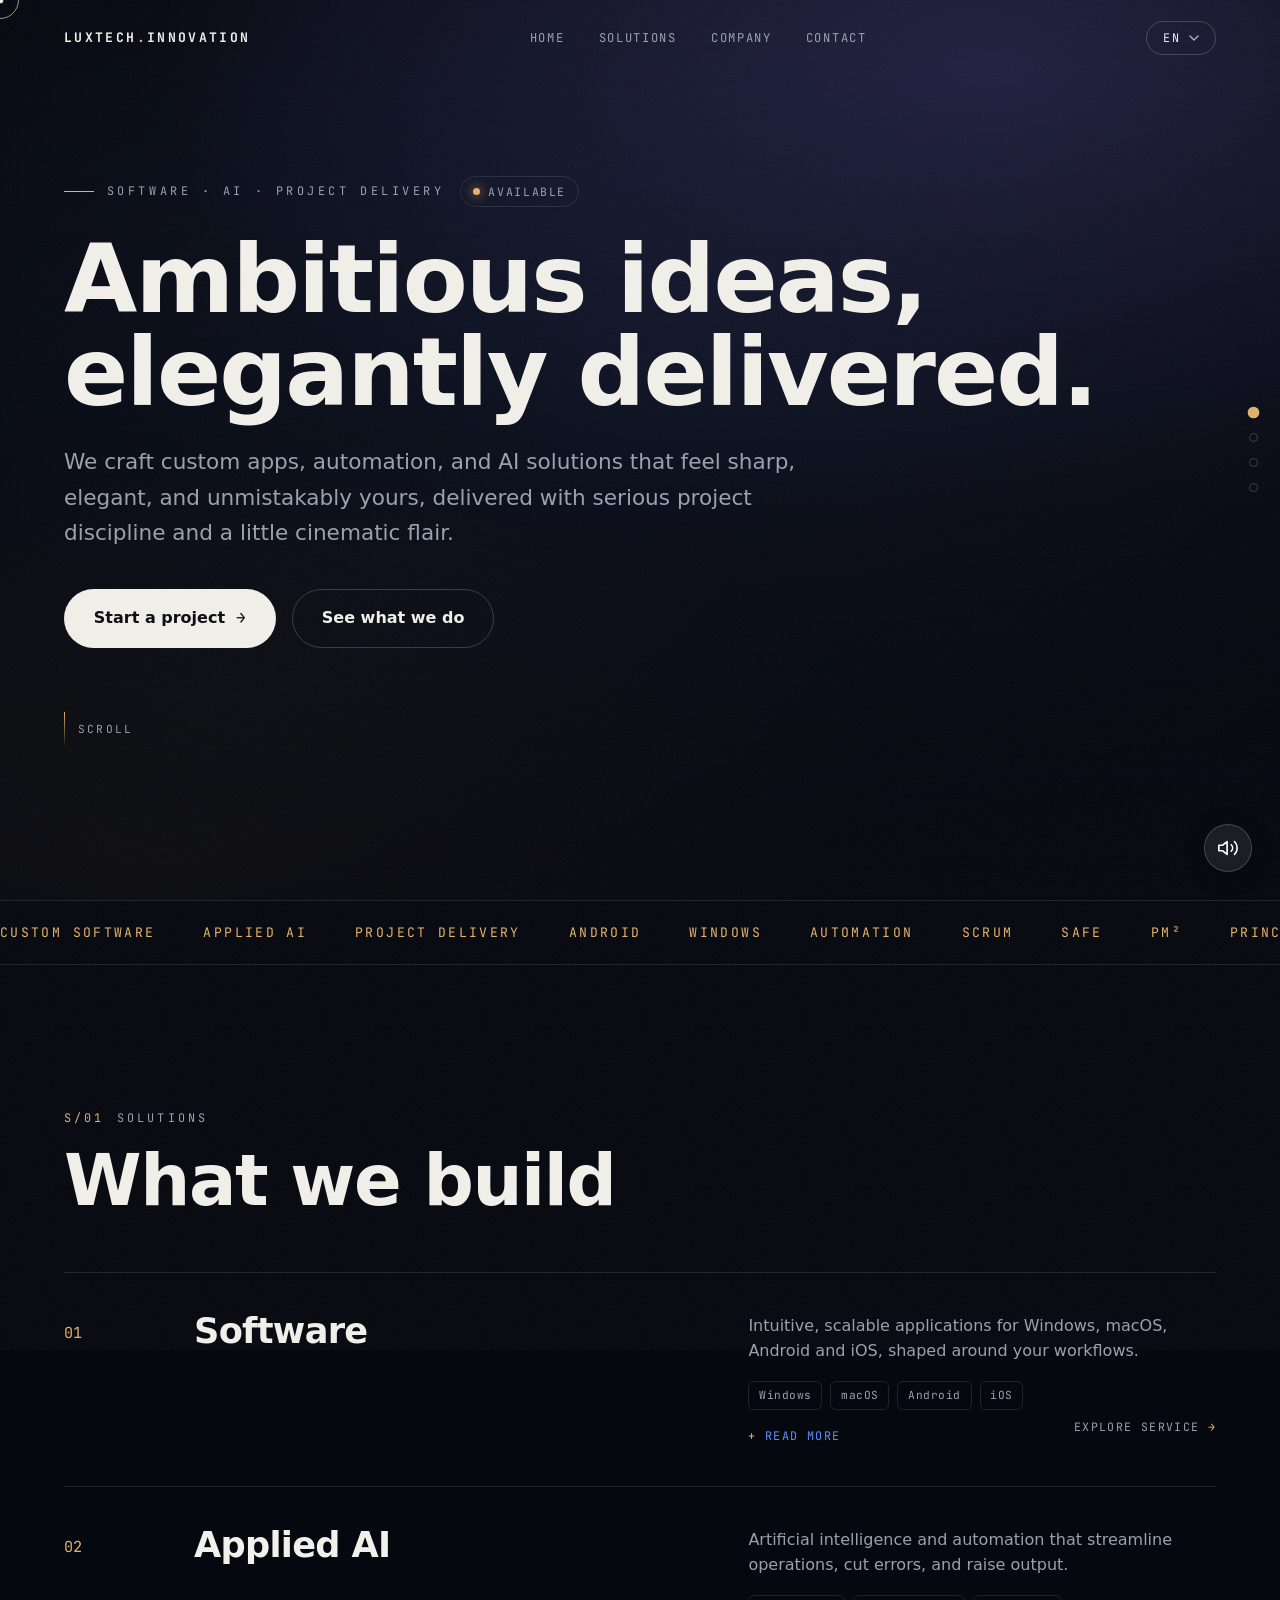
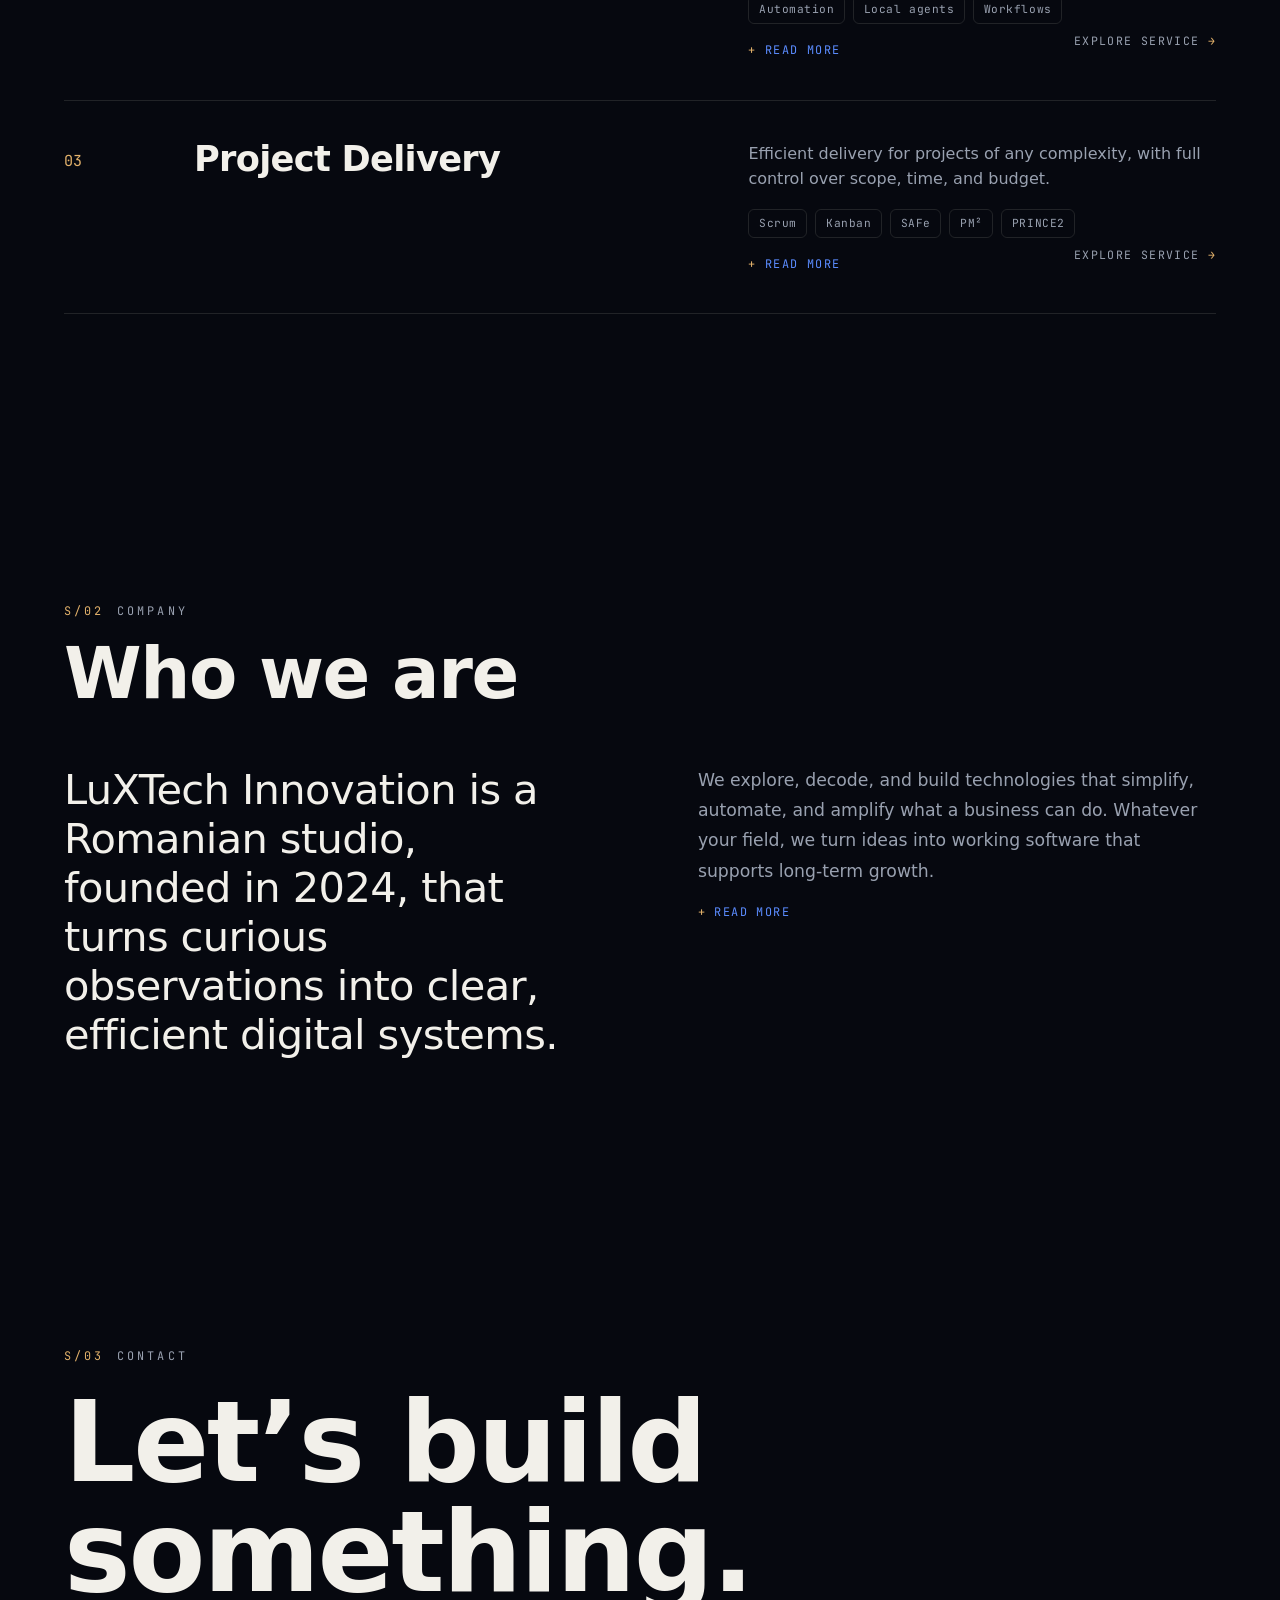
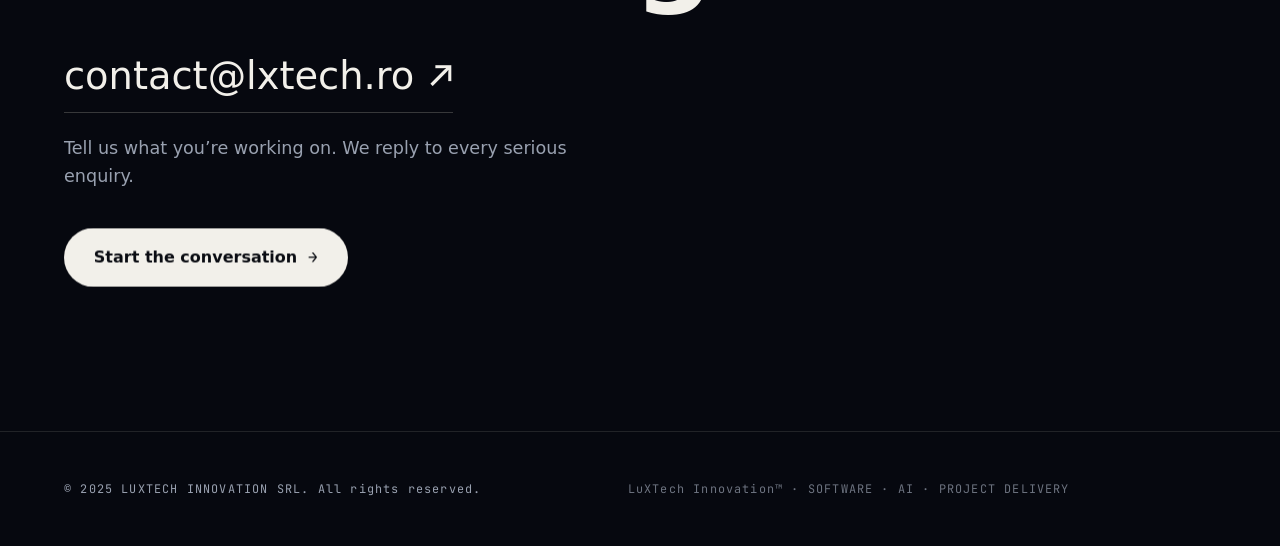
==== commit d9487ba2: "Change domain references to lxtech.ro Updated canonical URL, Open Graph URL, and contact email to re" ====
--- a/index.html
+++ b/index.html
@@ -9,7 +9,7 @@
   <meta name="description" content="LuXTech Innovation is a Romanian software studio building custom applications, applied AI, and disciplined project delivery for businesses across the EU." />
   <meta name="robots" content="index, follow, max-image-preview:large" />
   <meta name="theme-color" content="#06080F" />
-  <link rel="canonical" href="https://luxtechinnovation.com/" />
+  <link rel="canonical" href="https://lxtech.ro/" />
   <link rel="icon" href="https://lxhelper.github.io/images/LX_logo.png" />
   <link rel="apple-touch-icon" href="https://lxhelper.github.io/images/LX_logo.png" />
 
@@ -18,7 +18,7 @@
   <meta property="og:site_name" content="LuXTech Innovation" />
   <meta property="og:title" content="LuXTech Innovation — Software · AI · Project Delivery" />
   <meta property="og:description" content="A Romanian software studio building custom applications, applied AI, and disciplined project delivery." />
-  <meta property="og:url" content="https://luxtechinnovation.com/" />
+  <meta property="og:url" content="https://lxtech.ro/" />
   <meta property="og:image" content="https://lxhelper.github.io/images/LX_logo.png" />
   <meta property="og:locale" content="ro_RO" />
   <meta property="og:locale:alternate" content="en_US" />
@@ -503,10 +503,10 @@
     <div class="wrap">
       <div class="sec-eyebrow reveal"><span class="code">S/03</span><span data-i18n="nav_contact"></span></div>
       <h2 class="reveal" data-i18n="contact_title" style="margin-top:1.4rem;"></h2>
-      <a href="mailto:contact@luxtechinnovation.com" class="email reveal magnetic" data-cursor>contact@luxtechinnovation.com <span class="arr mono">↗</span></a>
+      <a href="mailto:contact@lxtech.ro" class="email reveal magnetic" data-cursor>contact@lxtech.ro <span class="arr mono">↗</span></a>
       <p class="sub reveal" data-i18n="contact_sub"></p>
       <div class="reveal" style="margin-top:2.4rem;">
-        <a href="mailto:contact@luxtechinnovation.com" class="btn btn-primary magnetic" data-cursor><span data-i18n="contact_button"></span><span class="arr">→</span></a>
+        <a href="mailto:contact@lxtech.ro" class="btn btn-primary magnetic" data-cursor><span data-i18n="contact_button"></span><span class="arr">→</span></a>
       </div>
     </div>
   </section>
@@ -527,13 +527,13 @@
     "@graph": [
       {
         "@type": "Organization",
-        "@id": "https://luxtechinnovation.com/#org",
+        "@id": "https://lxtech.ro/#org",
         "name": "LuXTech Innovation",
         "legalName": "LUXTECH INNOVATION SRL",
-        "url": "https://luxtechinnovation.com/",
+        "url": "https://lxtech.ro/",
         "logo": "https://lxhelper.github.io/images/LX_logo.png",
         "foundingDate": "2024",
-        "email": "contact@luxtechinnovation.com",
+        "email": "contact@lxtech.ro",
         "address": { "@type": "PostalAddress", "addressLocality": "Bucharest", "addressCountry": "RO" },
         "areaServed": "EU",
         "knowsLanguage": ["ro","en","fr","de","lb","sk"],
@@ -541,18 +541,18 @@
       },
       {
         "@type": "WebSite",
-        "@id": "https://luxtechinnovation.com/#site",
-        "url": "https://luxtechinnovation.com/",
+        "@id": "https://lxtech.ro/#site",
+        "url": "https://lxtech.ro/",
         "name": "LuXTech Innovation",
-        "publisher": { "@id": "https://luxtechinnovation.com/#org" },
+        "publisher": { "@id": "https://lxtech.ro/#org" },
         "inLanguage": ["ro","en","fr","de","lb","sk"]
       },
       {
         "@type": "ProfessionalService",
         "name": "LuXTech Innovation",
         "image": "https://lxhelper.github.io/images/LX_logo.png",
-        "url": "https://luxtechinnovation.com/",
-        "parentOrganization": { "@id": "https://luxtechinnovation.com/#org" },
+        "url": "https://lxtech.ro/",
+        "parentOrganization": { "@id": "https://lxtech.ro/#org" },
         "areaServed": "EU",
         "hasOfferCatalog": {
           "@type": "OfferCatalog",
@@ -1081,7 +1081,7 @@
   </script>
 
   <!-- Music Toggle Button -->
-  <audio id="bg-music" src="https://luxtechinnovation.com/audio/Calculated_Calm.mp3" loop preload="auto"></audio>
+  <audio id="bg-music" src="https://lxtech.ro/audio/Calculated_Calm.mp3" loop preload="auto"></audio>
   <button id="music-btn" aria-label="Toggle music" title="Toggle music">
     <!-- Sound ON icon -->
     <svg class="icon-play" viewBox="0 0 24 24" xmlns="http://www.w3.org/2000/svg">
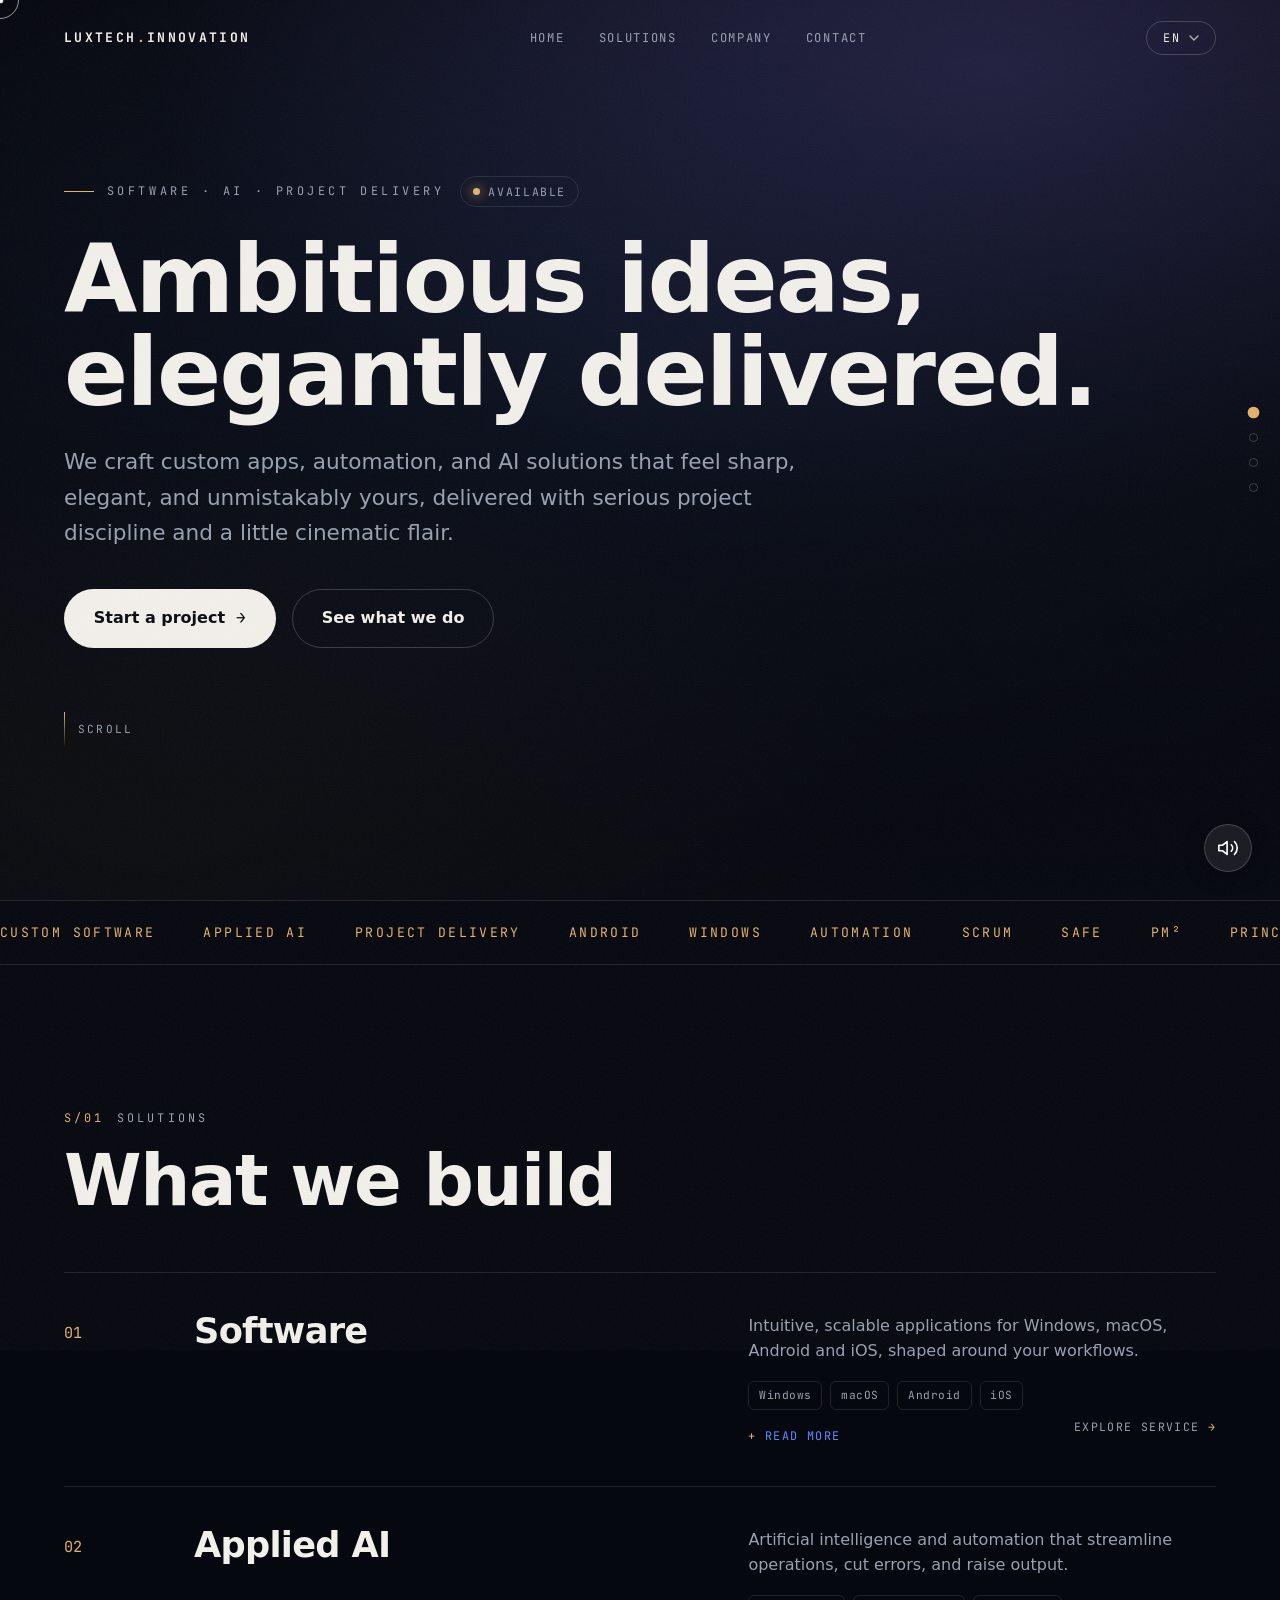
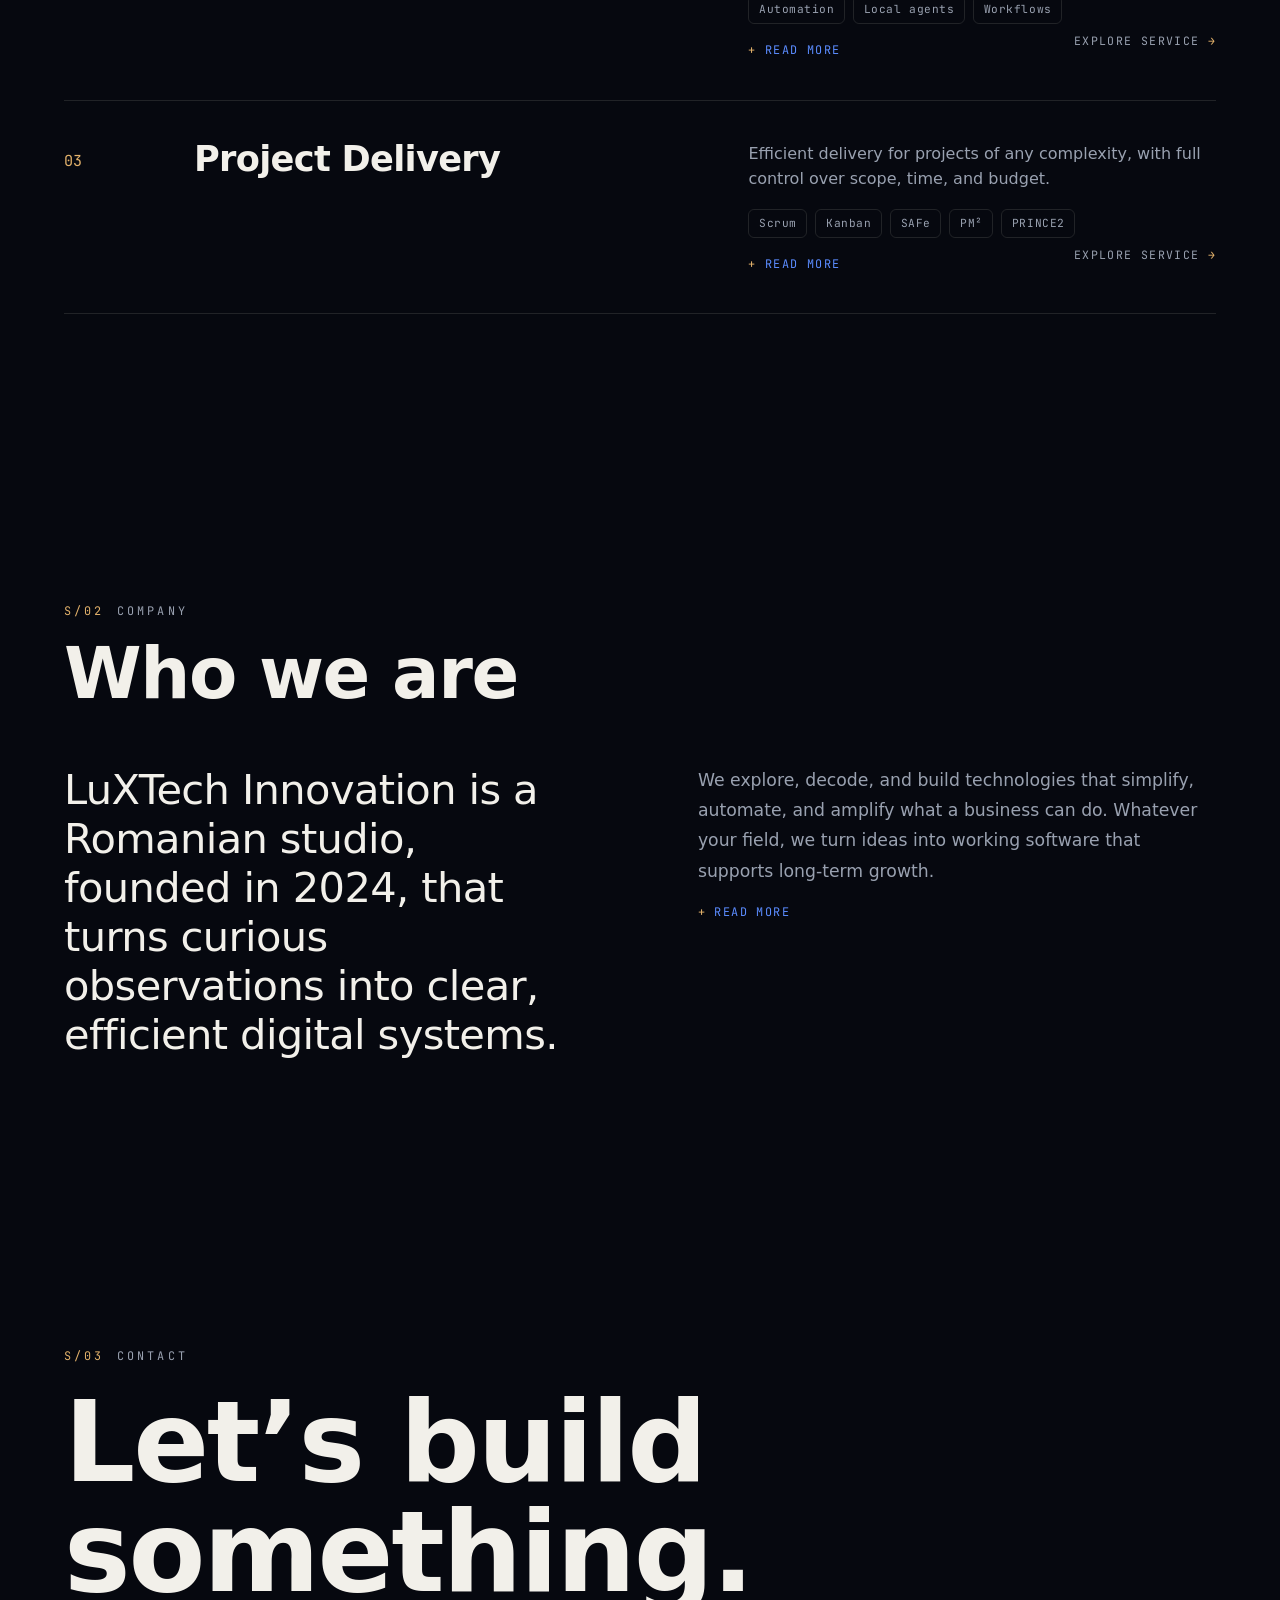
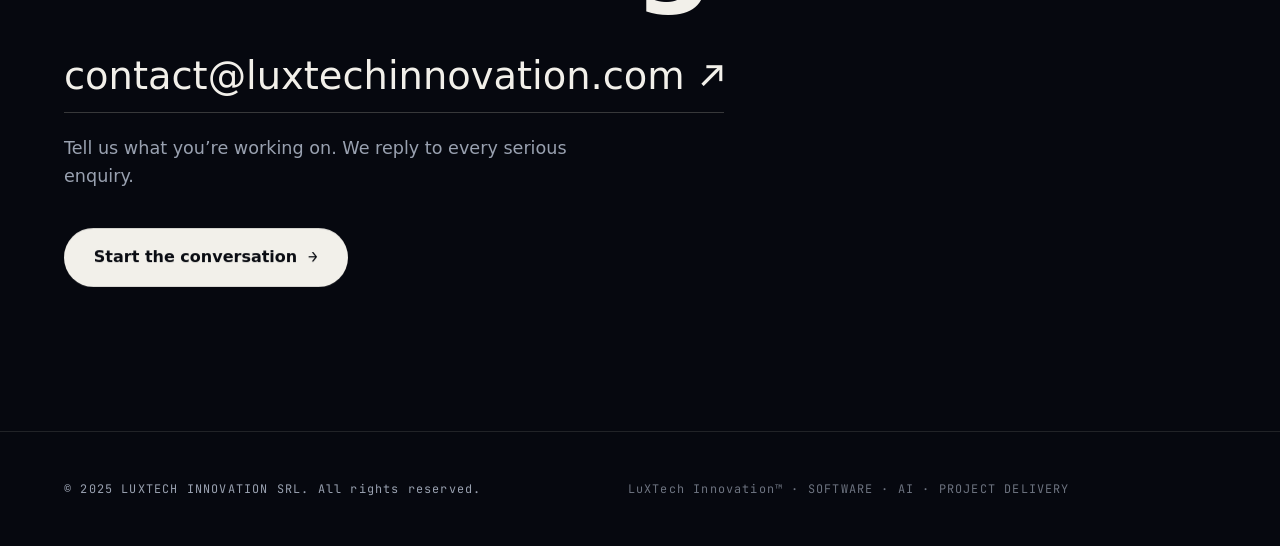
==== commit 0f3d5fff: "Update index.html" ====
--- a/index.html
+++ b/index.html
@@ -9,7 +9,7 @@
   <meta name="description" content="LuXTech Innovation is a Romanian software studio building custom applications, applied AI, and disciplined project delivery for businesses across the EU." />
   <meta name="robots" content="index, follow, max-image-preview:large" />
   <meta name="theme-color" content="#06080F" />
-  <link rel="canonical" href="https://lxtech.ro/" />
+  <link rel="canonical" href="https://luxtechinnovation.com/" />
   <link rel="icon" href="https://lxhelper.github.io/images/LX_logo.png" />
   <link rel="apple-touch-icon" href="https://lxhelper.github.io/images/LX_logo.png" />
 
@@ -18,10 +18,11 @@
   <meta property="og:site_name" content="LuXTech Innovation" />
   <meta property="og:title" content="LuXTech Innovation — Software · AI · Project Delivery" />
   <meta property="og:description" content="A Romanian software studio building custom applications, applied AI, and disciplined project delivery." />
-  <meta property="og:url" content="https://lxtech.ro/" />
+  <meta property="og:url" content="https://luxtechinnovation.com/" />
   <meta property="og:image" content="https://lxhelper.github.io/images/LX_logo.png" />
   <meta property="og:locale" content="ro_RO" />
   <meta property="og:locale:alternate" content="en_US" />
+  <meta property="og:locale:alternate" content="it_IT" />
   <meta property="og:locale:alternate" content="fr_FR" />
   <meta property="og:locale:alternate" content="de_DE" />
   <meta property="og:locale:alternate" content="lb_LU" />
@@ -393,6 +394,7 @@
           <ul class="lang-menu" id="langMenu" role="listbox" aria-label="Language" tabindex="-1">
             <li role="option" data-val="ro" aria-selected="true"><span class="lc">RO</span><span class="ln">Română</span><span class="ck" aria-hidden="true"></span></li>
             <li role="option" data-val="en" aria-selected="false"><span class="lc">EN</span><span class="ln">English</span><span class="ck" aria-hidden="true"></span></li>
+            <li role="option" data-val="it" aria-selected="false"><span class="lc">IT</span><span class="ln">Italiano</span><span class="ck" aria-hidden="true"></span></li>
             <li role="option" data-val="lb" aria-selected="false"><span class="lc">LB</span><span class="ln">Lëtzebuergesch</span><span class="ck" aria-hidden="true"></span></li>
             <li role="option" data-val="fr" aria-selected="false"><span class="lc">FR</span><span class="ln">Français</span><span class="ck" aria-hidden="true"></span></li>
             <li role="option" data-val="de" aria-selected="false"><span class="lc">DE</span><span class="ln">Deutsch</span><span class="ck" aria-hidden="true"></span></li>
@@ -503,10 +505,10 @@
     <div class="wrap">
       <div class="sec-eyebrow reveal"><span class="code">S/03</span><span data-i18n="nav_contact"></span></div>
       <h2 class="reveal" data-i18n="contact_title" style="margin-top:1.4rem;"></h2>
-      <a href="mailto:contact@lxtech.ro" class="email reveal magnetic" data-cursor>contact@lxtech.ro <span class="arr mono">↗</span></a>
+      <a href="mailto:contact@luxtechinnovation.com" class="email reveal magnetic" data-cursor>contact@luxtechinnovation.com <span class="arr mono">↗</span></a>
       <p class="sub reveal" data-i18n="contact_sub"></p>
       <div class="reveal" style="margin-top:2.4rem;">
-        <a href="mailto:contact@lxtech.ro" class="btn btn-primary magnetic" data-cursor><span data-i18n="contact_button"></span><span class="arr">→</span></a>
+        <a href="mailto:contact@luxtechinnovation.com" class="btn btn-primary magnetic" data-cursor><span data-i18n="contact_button"></span><span class="arr">→</span></a>
       </div>
     </div>
   </section>
@@ -527,32 +529,32 @@
     "@graph": [
       {
         "@type": "Organization",
-        "@id": "https://lxtech.ro/#org",
+        "@id": "https://luxtechinnovation.com/#org",
         "name": "LuXTech Innovation",
         "legalName": "LUXTECH INNOVATION SRL",
-        "url": "https://lxtech.ro/",
+        "url": "https://luxtechinnovation.com/",
         "logo": "https://lxhelper.github.io/images/LX_logo.png",
         "foundingDate": "2024",
-        "email": "contact@lxtech.ro",
+        "email": "contact@luxtechinnovation.com",
         "address": { "@type": "PostalAddress", "addressLocality": "Bucharest", "addressCountry": "RO" },
         "areaServed": "EU",
-        "knowsLanguage": ["ro","en","fr","de","lb","sk"],
+        "knowsLanguage": ["ro","en","it","fr","de","lb","sk"],
         "knowsAbout": ["Custom software development","Artificial intelligence","Automation","Project management","Android development"]
       },
       {
         "@type": "WebSite",
-        "@id": "https://lxtech.ro/#site",
-        "url": "https://lxtech.ro/",
+        "@id": "https://luxtechinnovation.com/#site",
+        "url": "https://luxtechinnovation.com/",
         "name": "LuXTech Innovation",
-        "publisher": { "@id": "https://lxtech.ro/#org" },
-        "inLanguage": ["ro","en","fr","de","lb","sk"]
+        "publisher": { "@id": "https://luxtechinnovation.com/#org" },
+        "inLanguage": ["ro","en","it","fr","de","lb","sk"]
       },
       {
         "@type": "ProfessionalService",
         "name": "LuXTech Innovation",
         "image": "https://lxhelper.github.io/images/LX_logo.png",
-        "url": "https://lxtech.ro/",
-        "parentOrganization": { "@id": "https://lxtech.ro/#org" },
+        "url": "https://luxtechinnovation.com/",
+        "parentOrganization": { "@id": "https://luxtechinnovation.com/#org" },
         "areaServed": "EU",
         "hasOfferCatalog": {
           "@type": "OfferCatalog",
@@ -626,6 +628,34 @@
         contact_button:'Începe conversația',
         expand_more:'Citește mai mult', expand_less:'Închide',
         explore_service:'Explorează serviciul'
+      },
+      it: {
+        nav_home:'Home', nav_solutions:'Soluzioni', nav_about:'Azienda', nav_contact:'Contatti',
+        hero_eyebrow:'Software · IA · Gestione progetti',
+        status_operational:'Disponibile',
+        hero_title:'Idee ambiziose, realizzate con eleganza.',
+        hero_sub:'Progettiamo applicazioni su misura, automazioni e soluzioni di IA precise, eleganti e inconfondibilmente tue, realizzate con rigorosa disciplina di progetto e un leggero tocco cinematografico.',
+        hero_cta:'Avvia un progetto', hero_cta2:'Scopri i servizi',
+        scroll_cue:'Scorri',
+        solutions_title:'Cosa realizziamo',
+        sol_mobile_title:'Software',
+        sol_mobile_desc:'Applicazioni intuitive e scalabili per Windows, macOS, Android e iOS, pensate per i tuoi flussi di lavoro.',
+        sol_mobile_more:'Prestazioni, sicurezza e un’esperienza fluida, integrate nei tuoi processi interni ed esterni: dal primo prototipo al rilascio in produzione.',
+        sol_ai_title:'IA applicata',
+        sol_ai_desc:'Intelligenza artificiale e automazioni che snelliscono le operazioni, riducono gli errori e aumentano la produttività.',
+        sol_ai_more:'Soluzioni su misura che trasformano dati e algoritmi intelligenti in decisioni aziendali rapide, affidabili e scalabili, con risultati concreti e misurabili.',
+        sol_custom_title:'Gestione progetti',
+        sol_custom_desc:'Realizzazione efficiente di progetti di qualsiasi complessità, con pieno controllo di ambito, tempi e budget.',
+        sol_custom_more:'Adottiamo la metodologia più adatta, Agile (Scrum, Kanban, SAFe) o Waterfall classico (PM², PRINCE2, PMP), e manteniamo tempi e budget sotto stretto controllo lungo tutto il percorso, usando un’ampia gamma di strumenti (Mural, Klaxoon, Confluence e altri) in linea con il modo in cui il tuo team collabora già.',
+        about_title:'Chi siamo',
+        about_desc:'LuXTech Innovation è uno studio rumeno, fondato nel 2024, che trasforma intuizioni in sistemi digitali chiari ed efficienti.',
+        about_extra_1:'Esploriamo, interpretiamo e sviluppiamo tecnologie che semplificano, automatizzano e potenziano ciò che un’azienda può fare. Qualunque sia il tuo settore, trasformiamo le idee in software operativo che sostiene la crescita nel tempo.',
+        about_extra_2:'Contattaci per scoprire come possiamo digitalizzare e modernizzare la tua operatività.',
+        contact_title:'Costruiamo qualcosa insieme.',
+        contact_sub:'Raccontaci a cosa stai lavorando. Rispondiamo a ogni richiesta concreta.',
+        contact_button:'Avvia la conversazione',
+        expand_more:'Leggi di più', expand_less:'Chiudi',
+        explore_service:'Esplora il servizio'
       },
       fr: {
         nav_home:'Accueil', nav_solutions:'Solutions', nav_about:'Société', nav_contact:'Contact',
@@ -848,7 +878,7 @@
     document.addEventListener('click', e => { if (!lang.contains(e.target)) closeMenu(false); });
 
     (function initLang(){
-      const supported = ['ro','en','fr','de','sk','lb'];
+      const supported = ['ro','en','it','fr','de','sk','lb'];
       let stored = null;
       try { stored = localStorage.getItem('lx_lang'); } catch (e) {}
       if (stored && supported.indexOf(stored) !== -1) { selectLang(stored); return; }
@@ -1081,7 +1111,7 @@
   </script>
 
   <!-- Music Toggle Button -->
-  <audio id="bg-music" src="https://lxtech.ro/audio/Calculated_Calm.mp3" loop preload="auto"></audio>
+  <audio id="bg-music" src="https://luxtechinnovation.com/audio/Calculated_Calm.mp3" loop preload="auto"></audio>
   <button id="music-btn" aria-label="Toggle music" title="Toggle music">
     <!-- Sound ON icon -->
     <svg class="icon-play" viewBox="0 0 24 24" xmlns="http://www.w3.org/2000/svg">
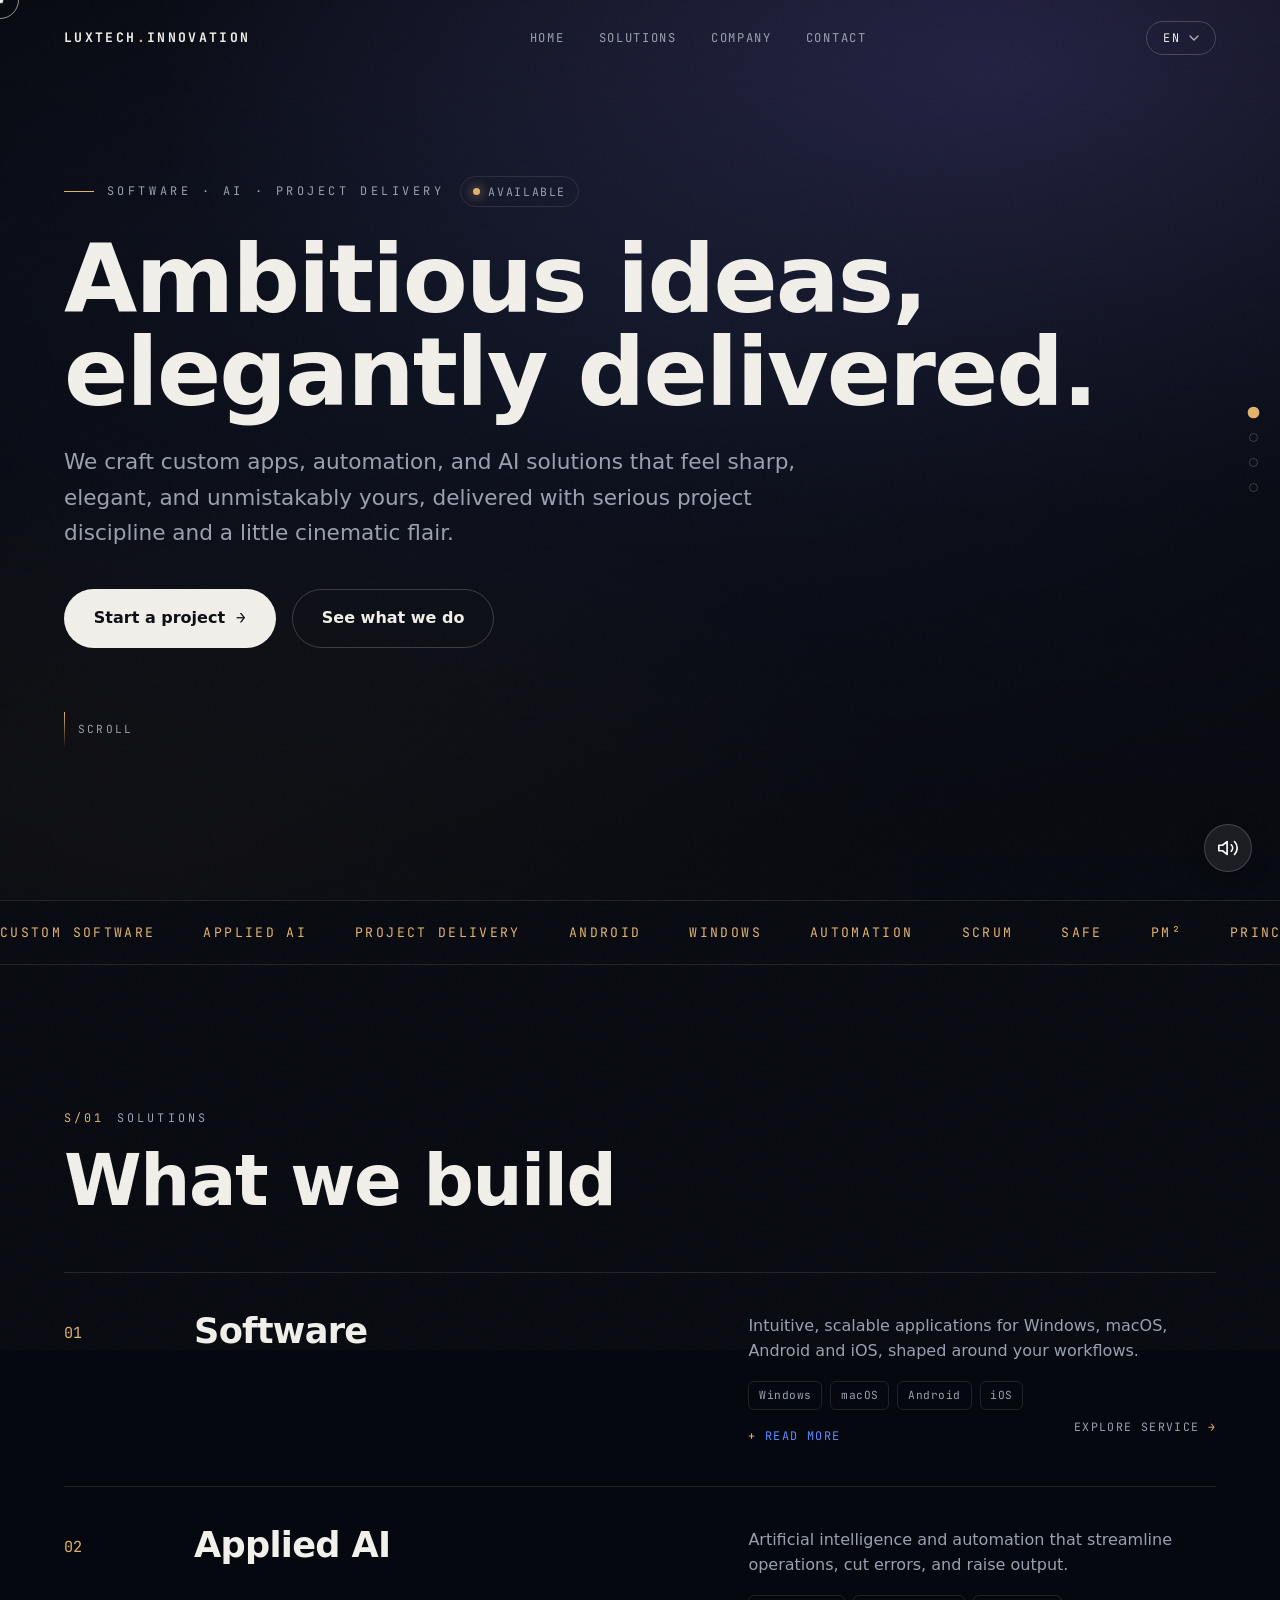
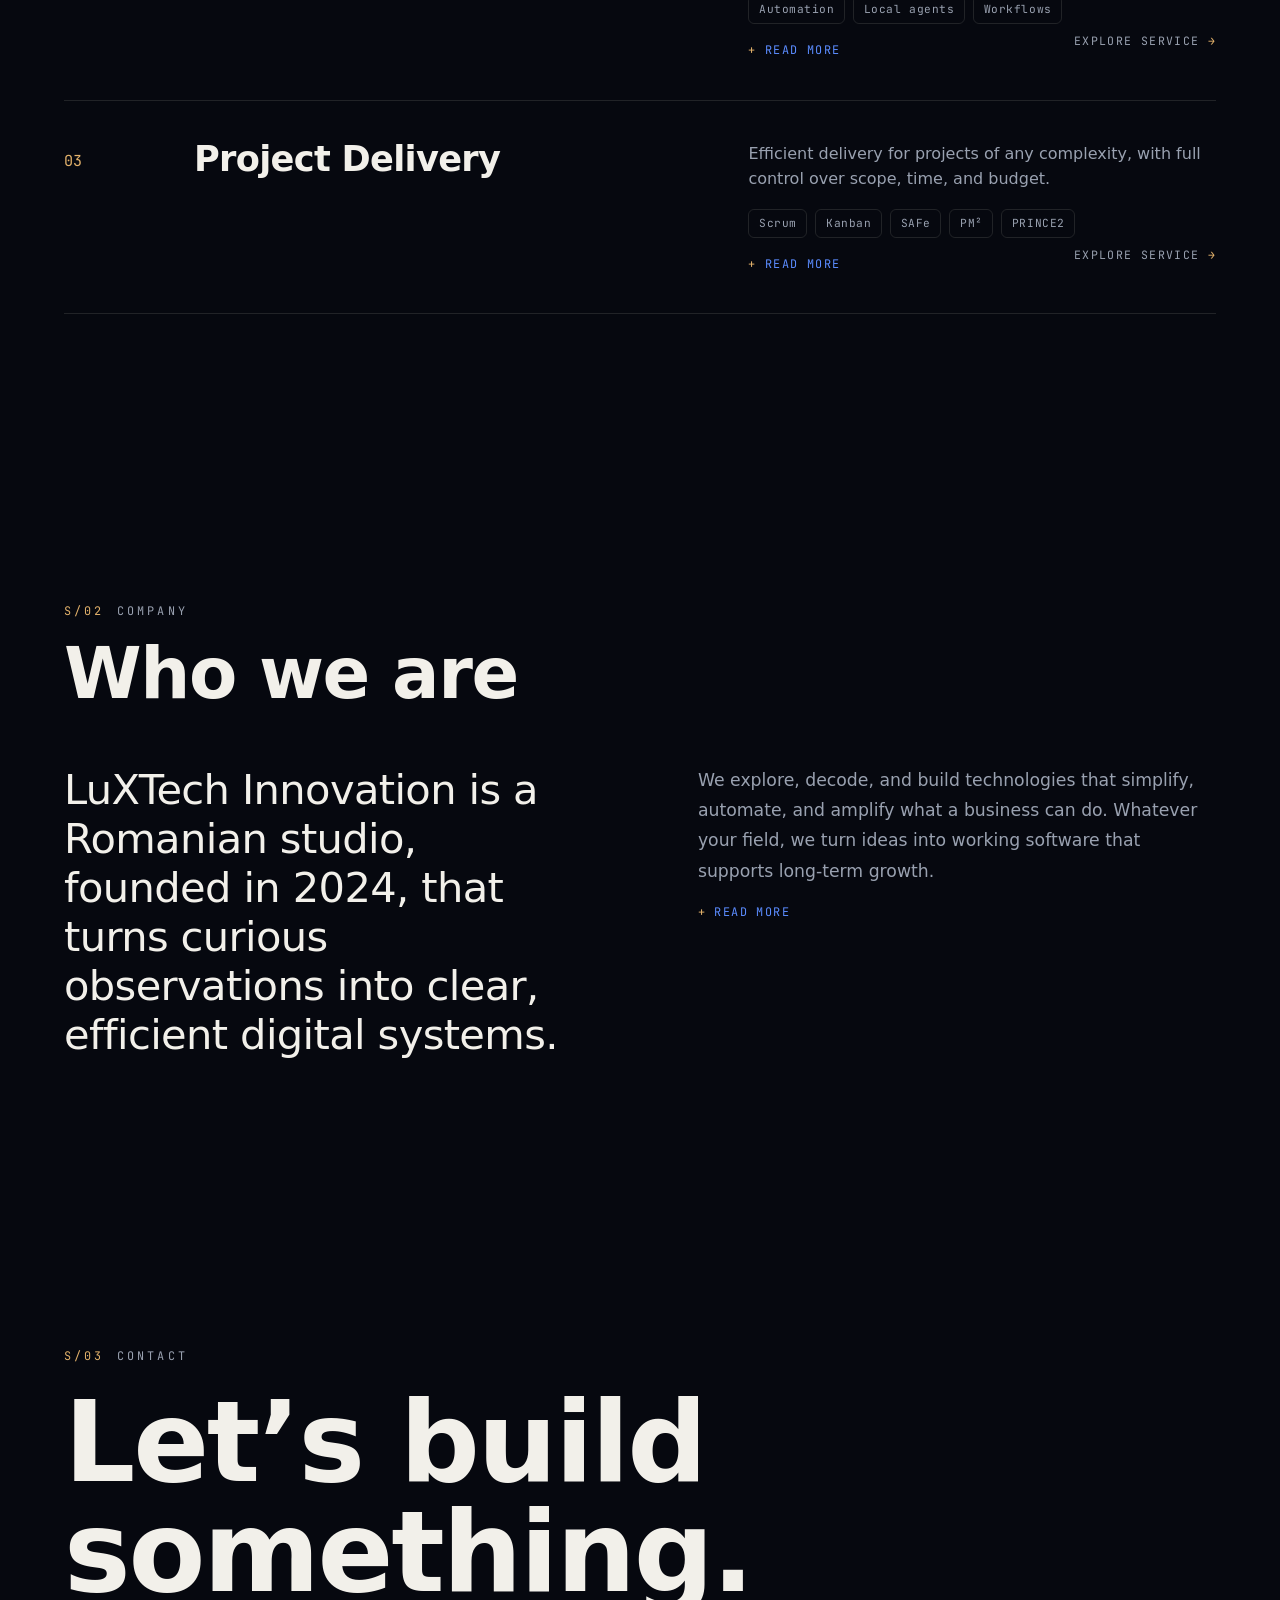
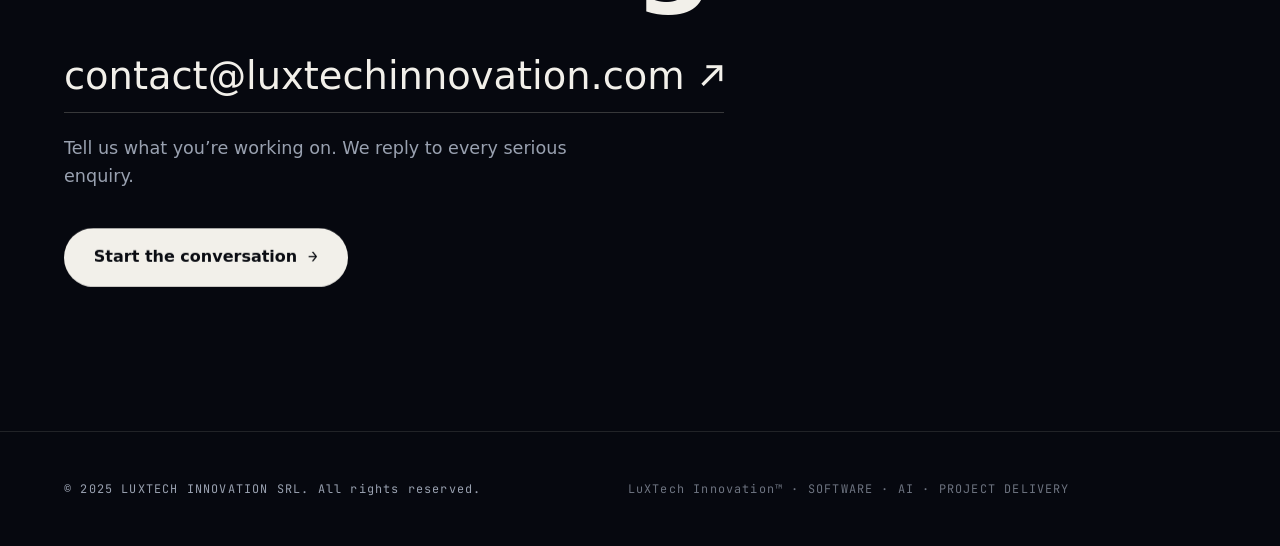
==== commit 2f7d95a1: "Update logo URLs to point to new domain" ====
--- a/index.html
+++ b/index.html
@@ -10,8 +10,8 @@
   <meta name="robots" content="index, follow, max-image-preview:large" />
   <meta name="theme-color" content="#06080F" />
   <link rel="canonical" href="https://luxtechinnovation.com/" />
-  <link rel="icon" href="https://lxhelper.github.io/images/LX_logo.png" />
-  <link rel="apple-touch-icon" href="https://lxhelper.github.io/images/LX_logo.png" />
+  <link rel="icon" href="https://luxtechinnovation.com/images/LX_logo.png" />
+  <link rel="apple-touch-icon" href="https://luxtechinnovation.com/images/LX_logo.png" />
 
   <!-- Open Graph -->
   <meta property="og:type" content="website" />
@@ -19,7 +19,7 @@
   <meta property="og:title" content="LuXTech Innovation — Software · AI · Project Delivery" />
   <meta property="og:description" content="A Romanian software studio building custom applications, applied AI, and disciplined project delivery." />
   <meta property="og:url" content="https://luxtechinnovation.com/" />
-  <meta property="og:image" content="https://lxhelper.github.io/images/LX_logo.png" />
+  <meta property="og:image" content="https://luxtechinnovation.com/images/LX_logo.png" />
   <meta property="og:locale" content="ro_RO" />
   <meta property="og:locale:alternate" content="en_US" />
   <meta property="og:locale:alternate" content="it_IT" />
@@ -32,7 +32,7 @@
   <meta name="twitter:card" content="summary_large_image" />
   <meta name="twitter:title" content="LuXTech Innovation — Software · AI · Project Delivery" />
   <meta name="twitter:description" content="A Romanian software studio building custom applications, applied AI, and disciplined project delivery." />
-  <meta name="twitter:image" content="https://lxhelper.github.io/images/LX_logo.png" />
+  <meta name="twitter:image" content="https://luxtechinnovation.com/images/LX_logo.png" />
 
   <!-- Preconnect -->
   <link rel="preconnect" href="https://api.fontshare.com" crossorigin />
@@ -377,7 +377,7 @@
     <div class="wrap">
       <div class="nav">
         <a href="#home" class="brand" data-cursor>
-          <img src="https://lxhelper.github.io/images/LX_logo.png" alt="LuXTech Innovation logo" onerror="this.style.display='none'" />
+          <img src="https://luxtechinnovation.com/images/LX_logo.png" alt="LuXTech Innovation logo" onerror="this.style.display='none'" />
           <b>LUXTECH<i>.</i>INNOVATION</b>
         </a>
         <div class="links">
@@ -533,7 +533,7 @@
         "name": "LuXTech Innovation",
         "legalName": "LUXTECH INNOVATION SRL",
         "url": "https://luxtechinnovation.com/",
-        "logo": "https://lxhelper.github.io/images/LX_logo.png",
+        "logo": "https://luxtechinnovation.com/images/LX_logo.png",
         "foundingDate": "2024",
         "email": "contact@luxtechinnovation.com",
         "address": { "@type": "PostalAddress", "addressLocality": "Bucharest", "addressCountry": "RO" },
@@ -552,7 +552,7 @@
       {
         "@type": "ProfessionalService",
         "name": "LuXTech Innovation",
-        "image": "https://lxhelper.github.io/images/LX_logo.png",
+        "image": "https://luxtechinnovation.com/images/LX_logo.png",
         "url": "https://luxtechinnovation.com/",
         "parentOrganization": { "@id": "https://luxtechinnovation.com/#org" },
         "areaServed": "EU",
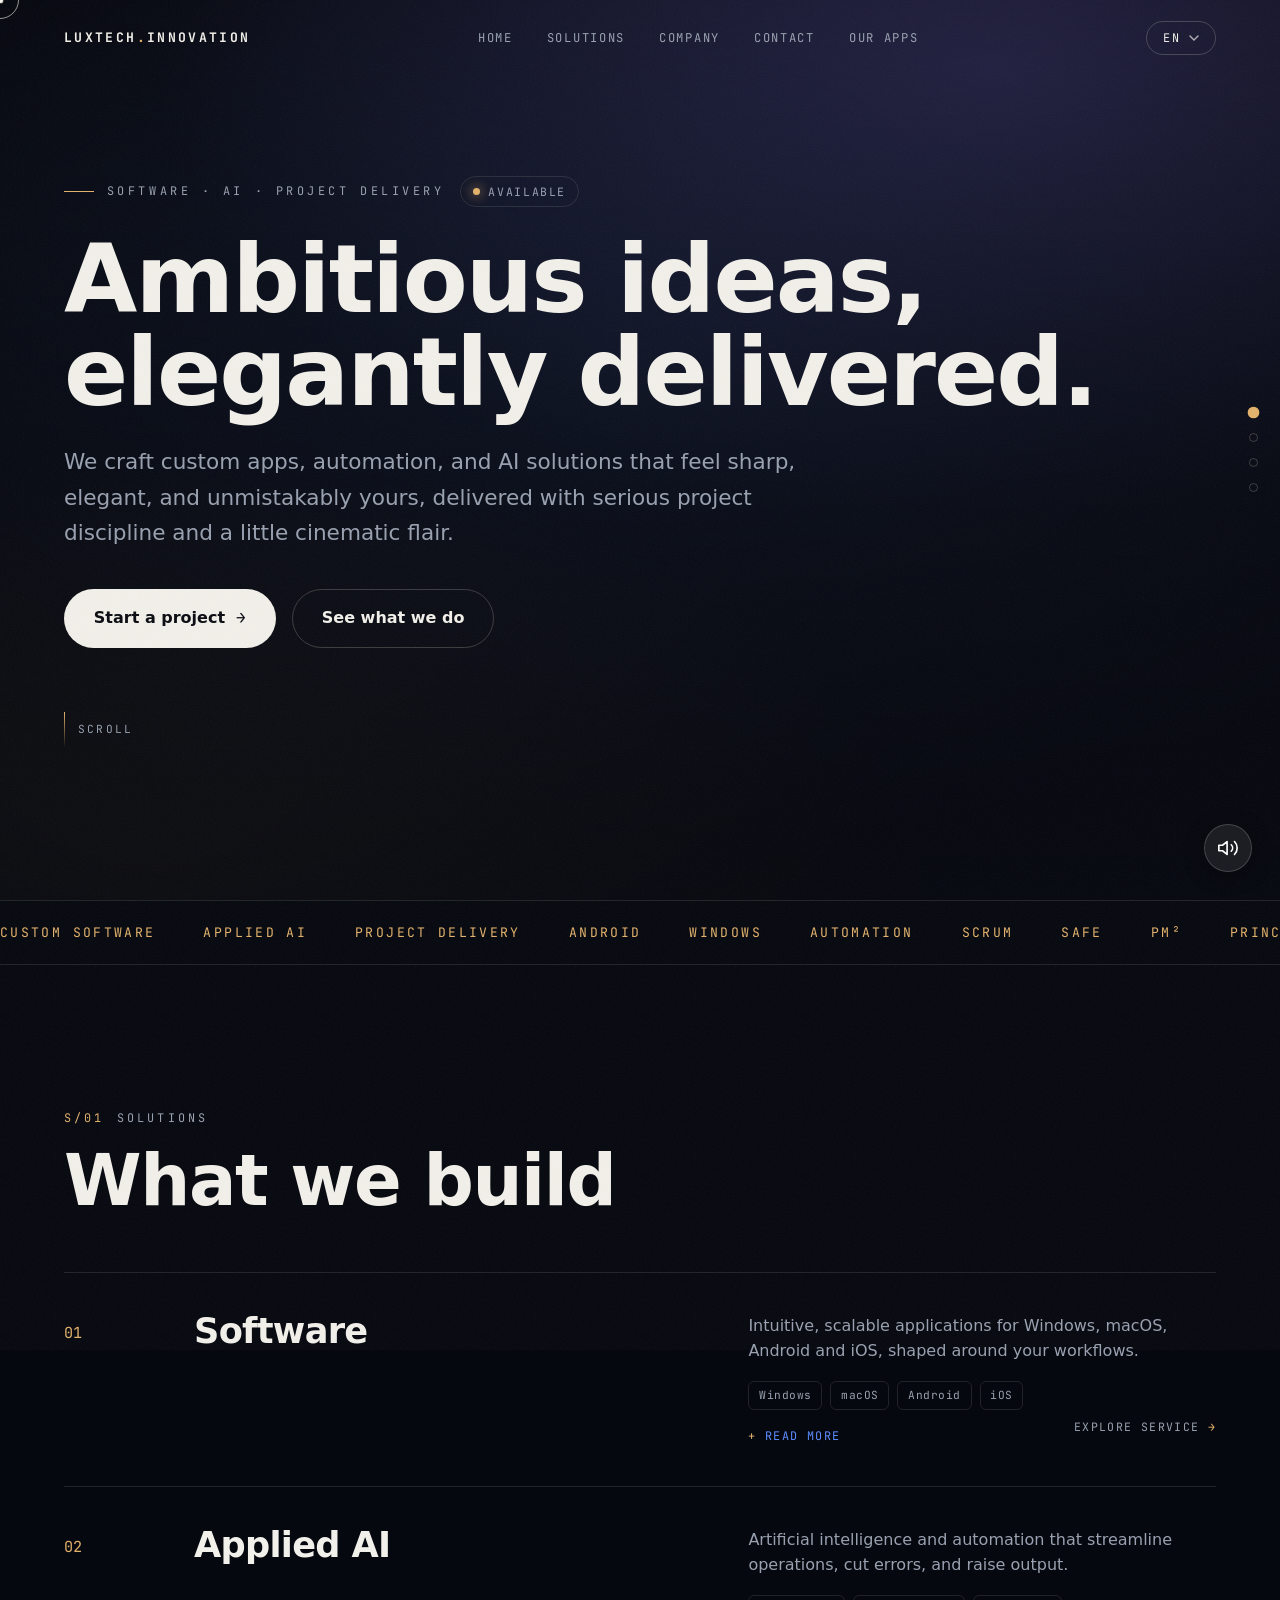
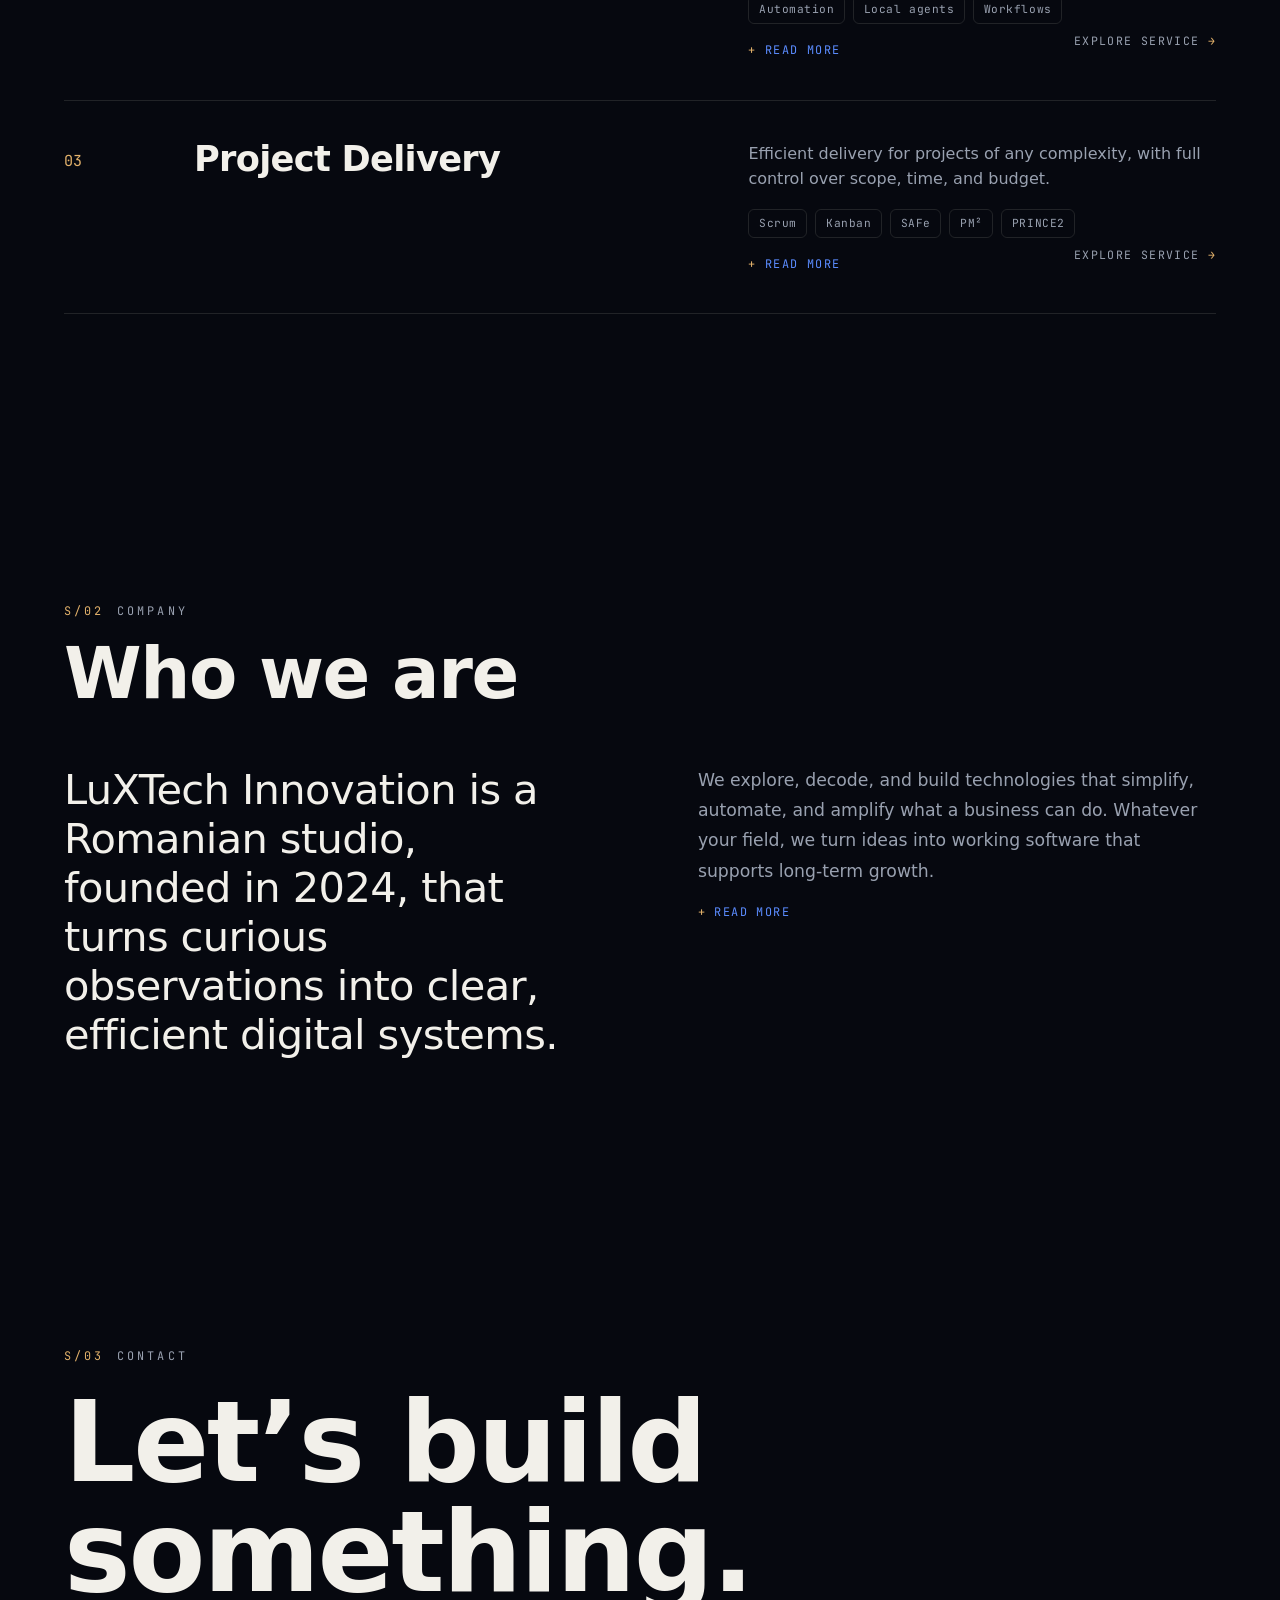
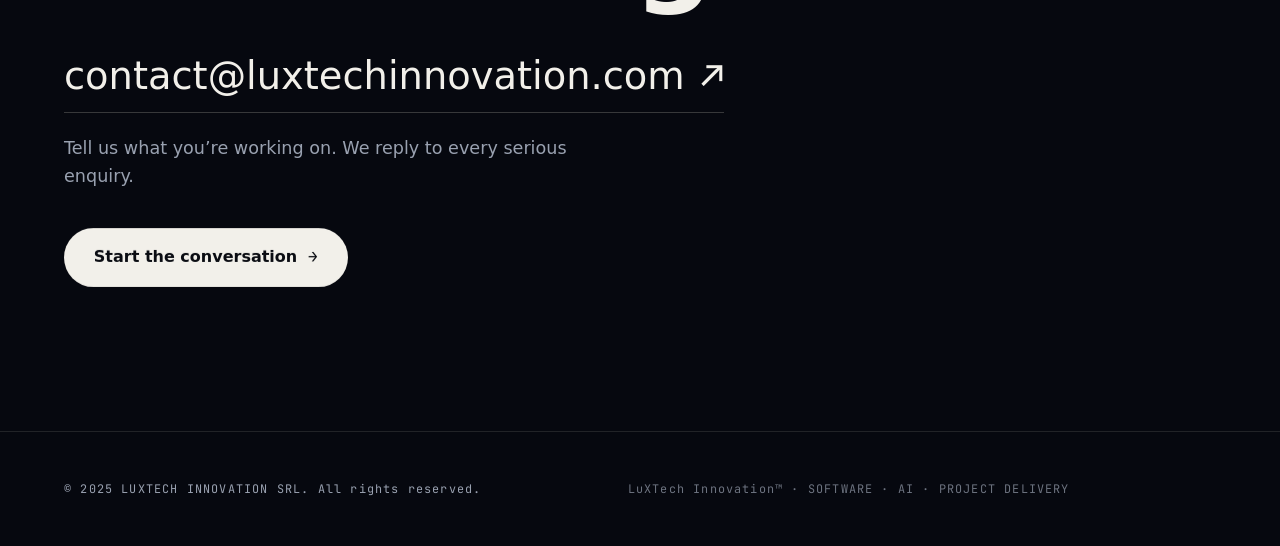
==== commit 250d9a5e: "Add files via upload" ====
--- a/index.html
+++ b/index.html
@@ -385,6 +385,7 @@
           <a href="#solutions" data-i18n="nav_solutions"></a>
           <a href="#about" data-i18n="nav_about"></a>
           <a href="#contact" data-i18n="nav_contact"></a>
+          <a href="/OurApps/our-apps.html" data-i18n="nav_apps"></a>
         </div>
         <div class="lang" id="lang">
           <button class="lang-btn magnetic" id="langBtn" type="button" aria-haspopup="listbox" aria-expanded="false" data-cursor>
@@ -574,7 +575,7 @@
   <script>
     const translations = {
       en: {
-        nav_home:'Home', nav_solutions:'Solutions', nav_about:'Company', nav_contact:'Contact',
+        nav_home:'Home', nav_solutions:'Solutions', nav_about:'Company', nav_contact:'Contact', nav_apps:'Our apps',
         hero_eyebrow:'Software · AI · Project Delivery',
         status_operational:'Available',
         hero_title: 'Ambitious ideas, elegantly delivered.',
@@ -602,7 +603,7 @@
         explore_service:'Explore service'
       },
       ro: {
-        nav_home:'Acasă', nav_solutions:'Soluții', nav_about:'Companie', nav_contact:'Contact',
+        nav_home:'Acasă', nav_solutions:'Soluții', nav_about:'Companie', nav_contact:'Contact', nav_apps:'Aplicațiile noastre',
         hero_eyebrow:'Software · AI · Management de Proiect',
         status_operational:'Disponibil',
         hero_title:'Idei ambițioase, livrate elegant.',
@@ -630,7 +631,7 @@
         explore_service:'Explorează serviciul'
       },
       it: {
-        nav_home:'Home', nav_solutions:'Soluzioni', nav_about:'Azienda', nav_contact:'Contatti',
+        nav_home:'Home', nav_solutions:'Soluzioni', nav_about:'Azienda', nav_contact:'Contatti', nav_apps:'Le nostre app',
         hero_eyebrow:'Software · IA · Gestione progetti',
         status_operational:'Disponibile',
         hero_title:'Idee ambiziose, realizzate con eleganza.',
@@ -658,7 +659,7 @@
         explore_service:'Esplora il servizio'
       },
       fr: {
-        nav_home:'Accueil', nav_solutions:'Solutions', nav_about:'Société', nav_contact:'Contact',
+        nav_home:'Accueil', nav_solutions:'Solutions', nav_about:'Société', nav_contact:'Contact', nav_apps:'Nos applications',
         hero_eyebrow:'Logiciel · IA · Gestion de Projet',
         status_operational:'Disponible',
         hero_title:'Des idées ambitieuses, livrées avec élégance.',
@@ -686,7 +687,7 @@
         explore_service:'Découvrir le service'
       },
       de: {
-        nav_home:'Start', nav_solutions:'Lösungen', nav_about:'Unternehmen', nav_contact:'Kontakt',
+        nav_home:'Start', nav_solutions:'Lösungen', nav_about:'Unternehmen', nav_contact:'Kontakt', nav_apps:'Unsere Apps',
         hero_eyebrow:'Software · KI · Projektmanagement',
         status_operational:'Verfügbar',
         hero_title:'Ambitionierte Ideen, elegant umgesetzt.',
@@ -714,7 +715,7 @@
         explore_service:'Service ansehen'
       },
       lb: {
-        nav_home:'Doheem', nav_solutions:'Léisungen', nav_about:'Firma', nav_contact:'Kontakt',
+        nav_home:'Doheem', nav_solutions:'Léisungen', nav_about:'Firma', nav_contact:'Kontakt', nav_apps:'Eis Apps',
         hero_eyebrow:'Software · KI · Projetmanagement',
         status_operational:'Disponibel',
         hero_title:'Ambitionéiert Iddien, elegant geliwwert.',
@@ -742,7 +743,7 @@
         explore_service:'Service entdecken'
       },
       sk: {
-        nav_home:'Domov', nav_solutions:'Riešenia', nav_about:'Firma', nav_contact:'Kontakt',
+        nav_home:'Domov', nav_solutions:'Riešenia', nav_about:'Firma', nav_contact:'Kontakt', nav_apps:'Naše aplikácie',
         hero_eyebrow:'Softvér · AI · Projektový manažment',
         status_operational:'Dostupní',
         hero_title:'Ambiciózne nápady, elegantne dodané.',
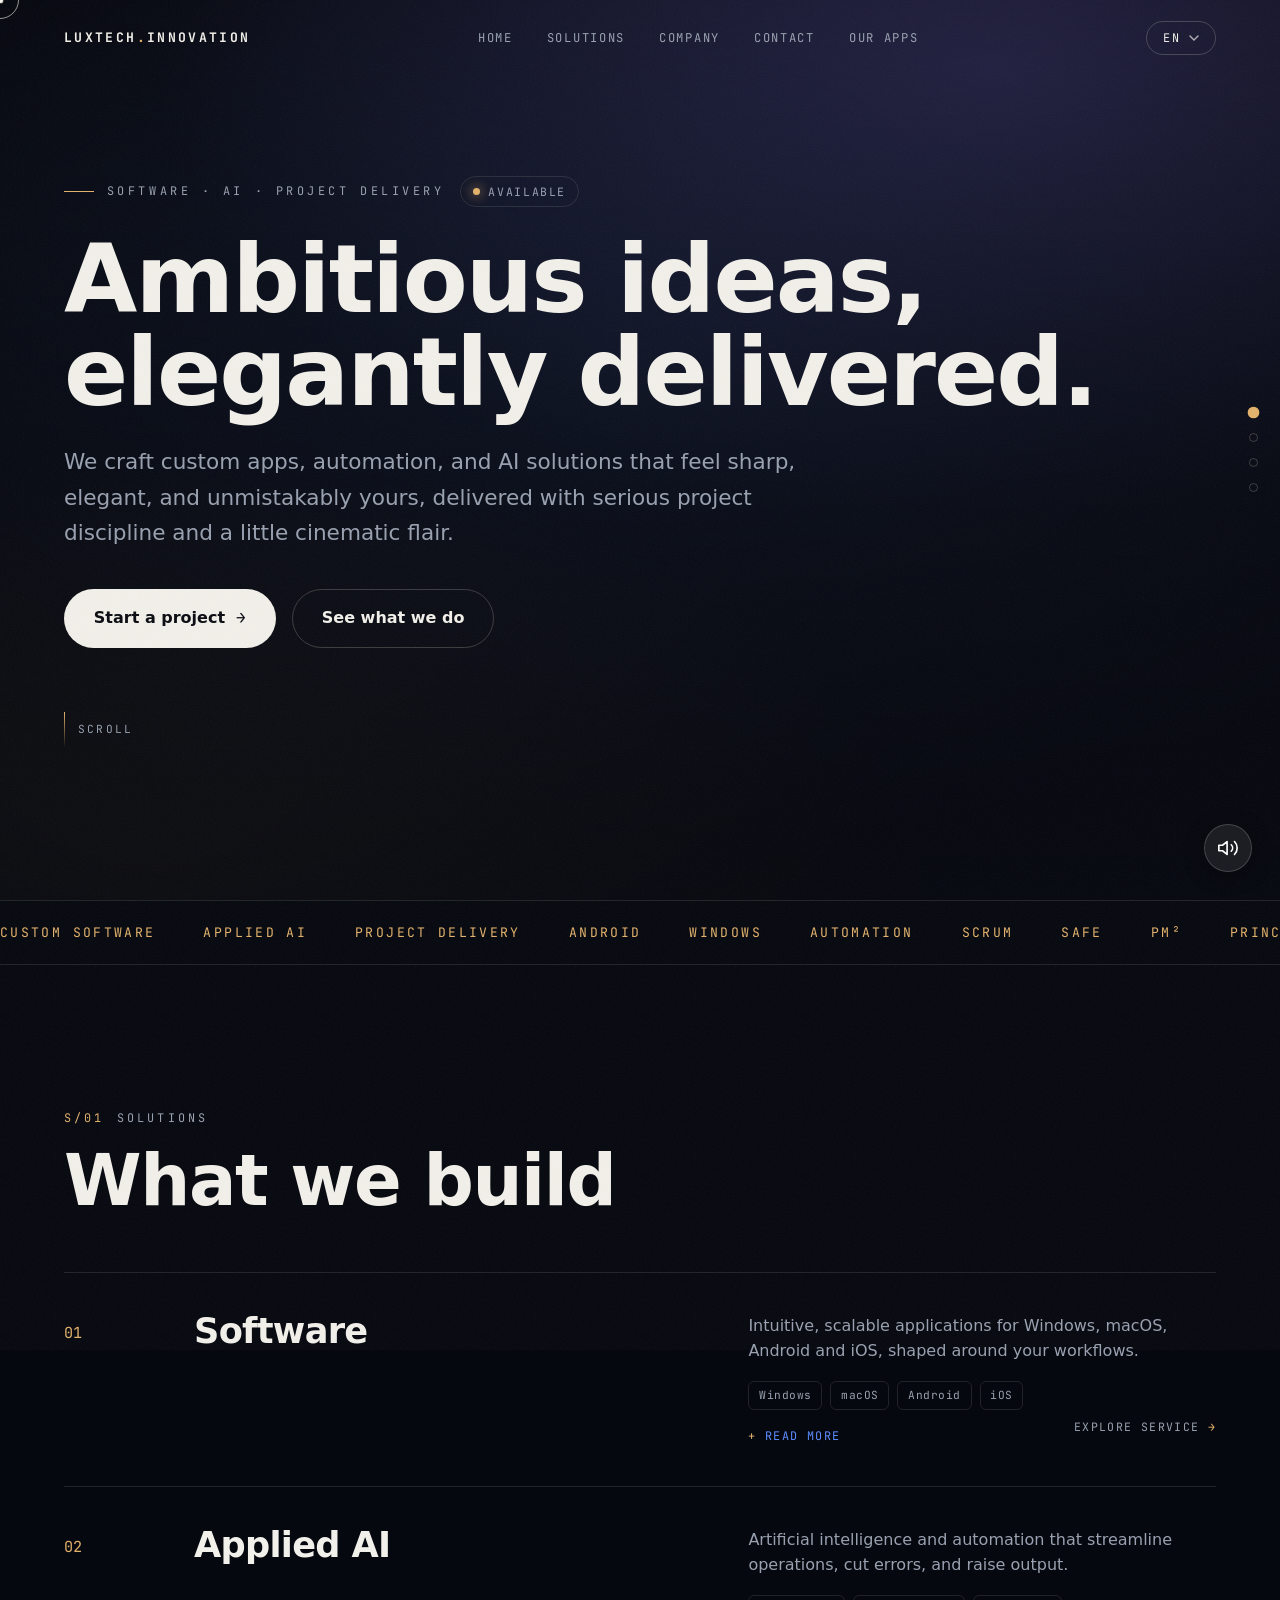
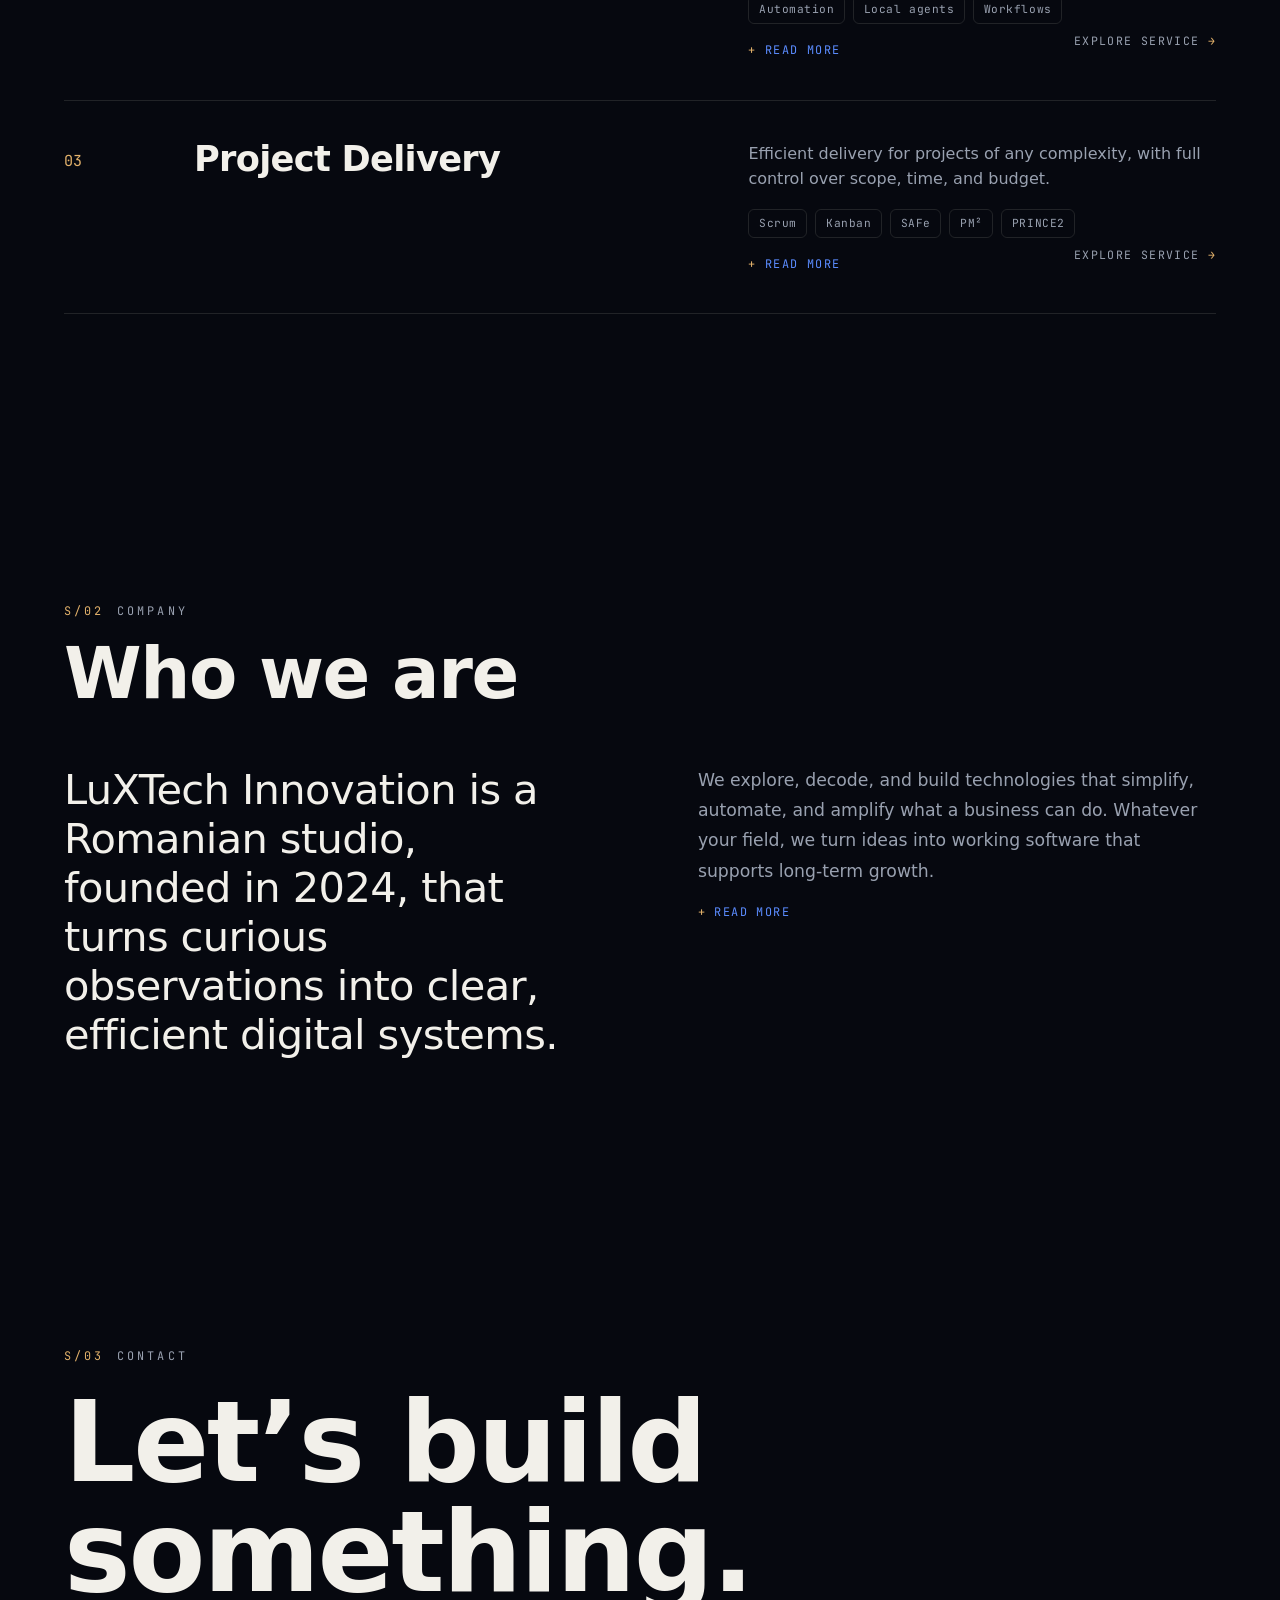
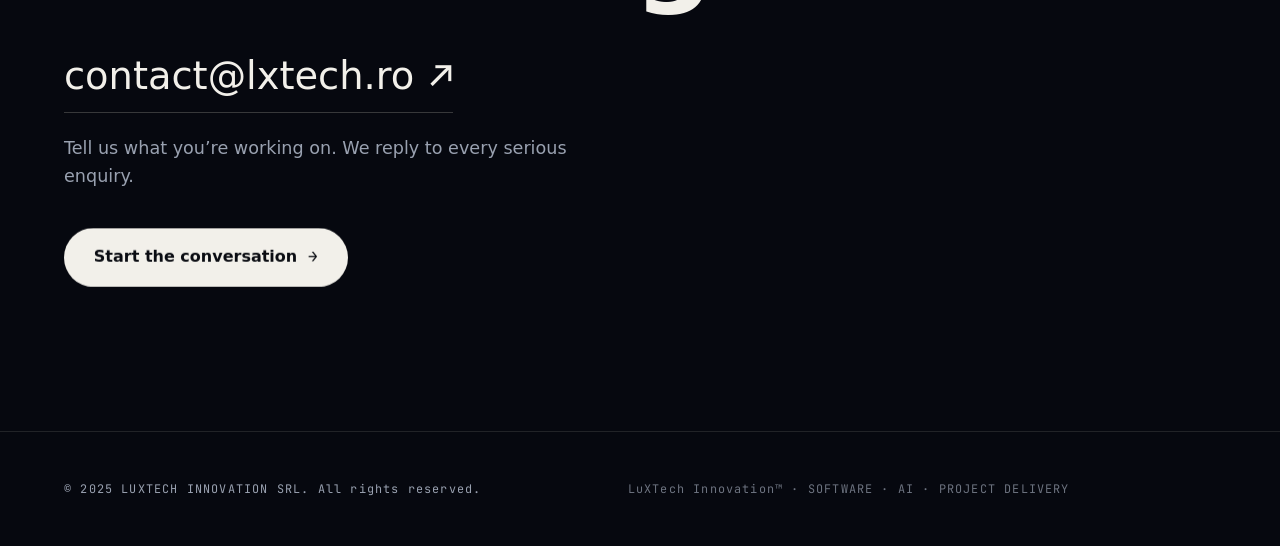
==== commit e070ab93: "Update contact email to lxtech.ro" ====
--- a/index.html
+++ b/index.html
@@ -506,10 +506,10 @@
     <div class="wrap">
       <div class="sec-eyebrow reveal"><span class="code">S/03</span><span data-i18n="nav_contact"></span></div>
       <h2 class="reveal" data-i18n="contact_title" style="margin-top:1.4rem;"></h2>
-      <a href="mailto:contact@luxtechinnovation.com" class="email reveal magnetic" data-cursor>contact@luxtechinnovation.com <span class="arr mono">↗</span></a>
+      <a href="mailto:contact@lxtech.ro" class="email reveal magnetic" data-cursor>contact@lxtech.ro <span class="arr mono">↗</span></a>
       <p class="sub reveal" data-i18n="contact_sub"></p>
       <div class="reveal" style="margin-top:2.4rem;">
-        <a href="mailto:contact@luxtechinnovation.com" class="btn btn-primary magnetic" data-cursor><span data-i18n="contact_button"></span><span class="arr">→</span></a>
+        <a href="mailto:contact@lxtech.ro" class="btn btn-primary magnetic" data-cursor><span data-i18n="contact_button"></span><span class="arr">→</span></a>
       </div>
     </div>
   </section>
@@ -536,7 +536,7 @@
         "url": "https://luxtechinnovation.com/",
         "logo": "https://luxtechinnovation.com/images/LX_logo.png",
         "foundingDate": "2024",
-        "email": "contact@luxtechinnovation.com",
+        "email": "contact@lxtech.ro",
         "address": { "@type": "PostalAddress", "addressLocality": "Bucharest", "addressCountry": "RO" },
         "areaServed": "EU",
         "knowsLanguage": ["ro","en","it","fr","de","lb","sk"],
